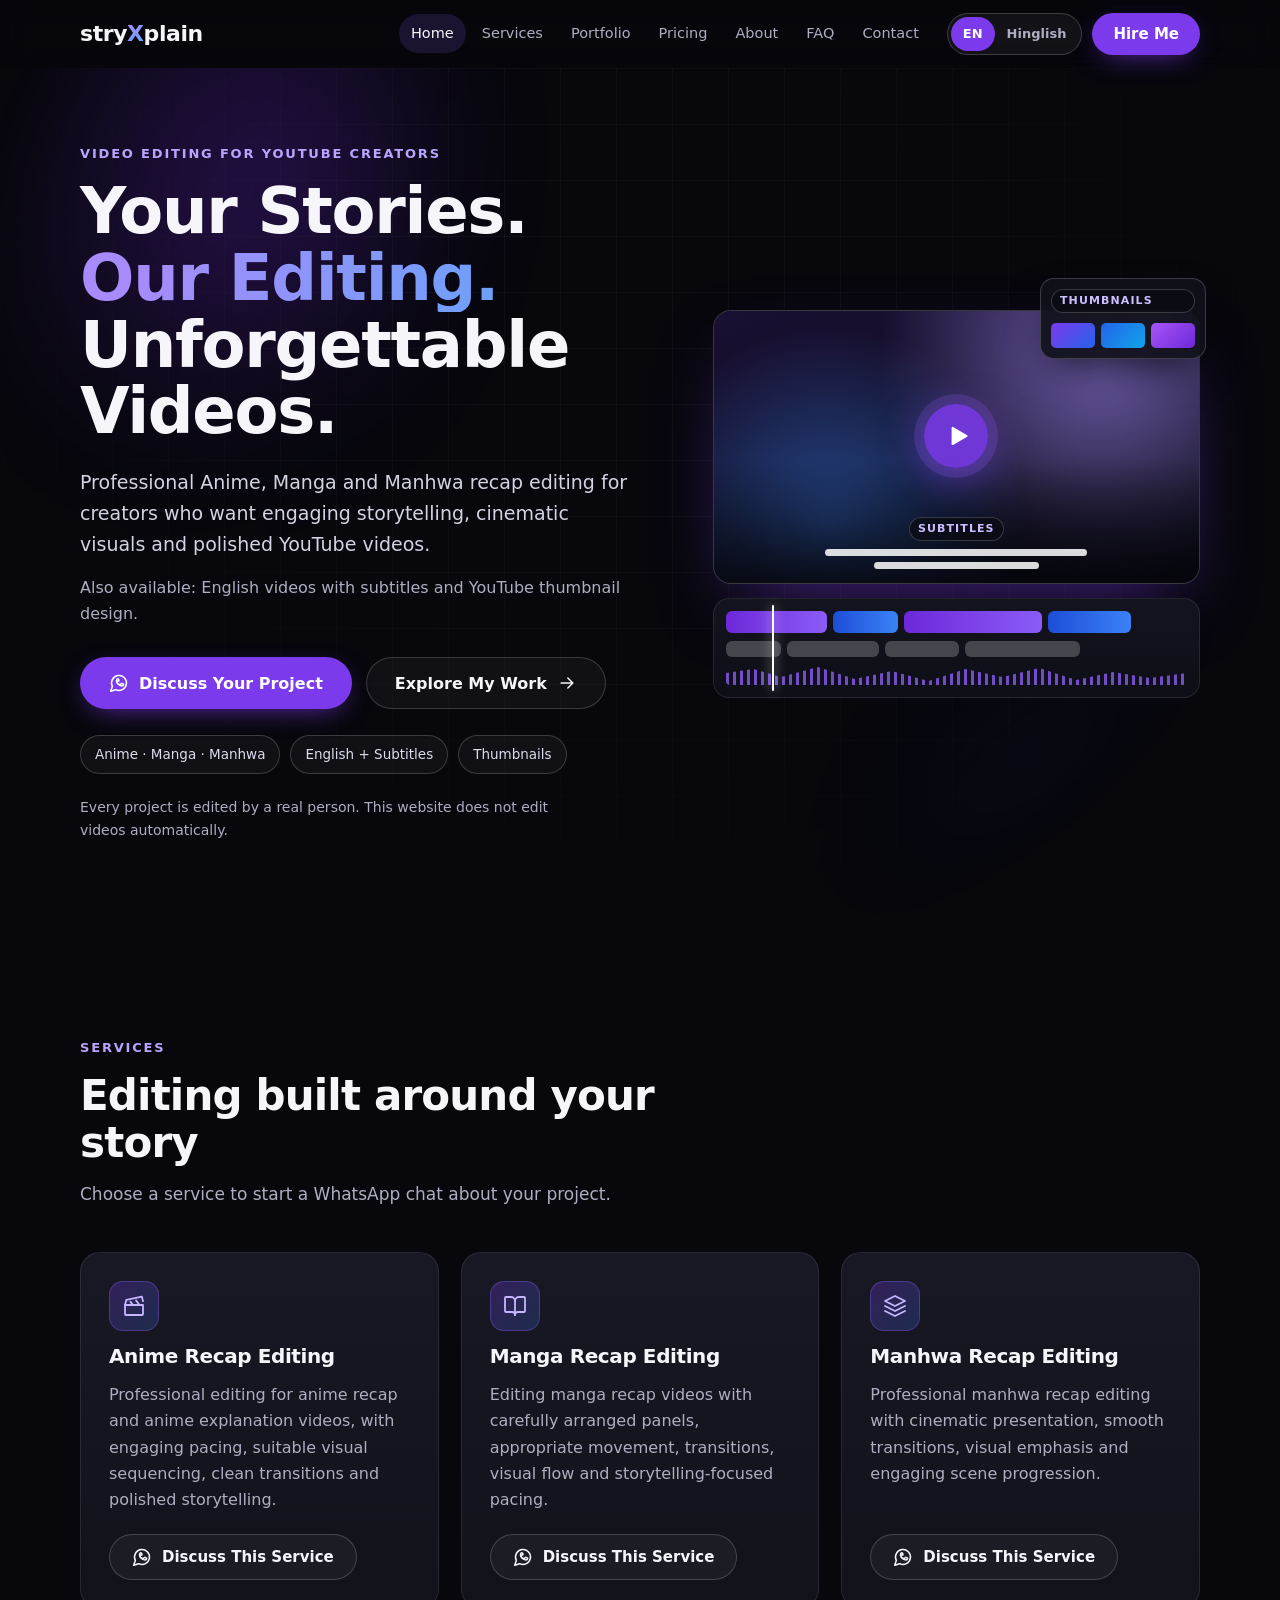
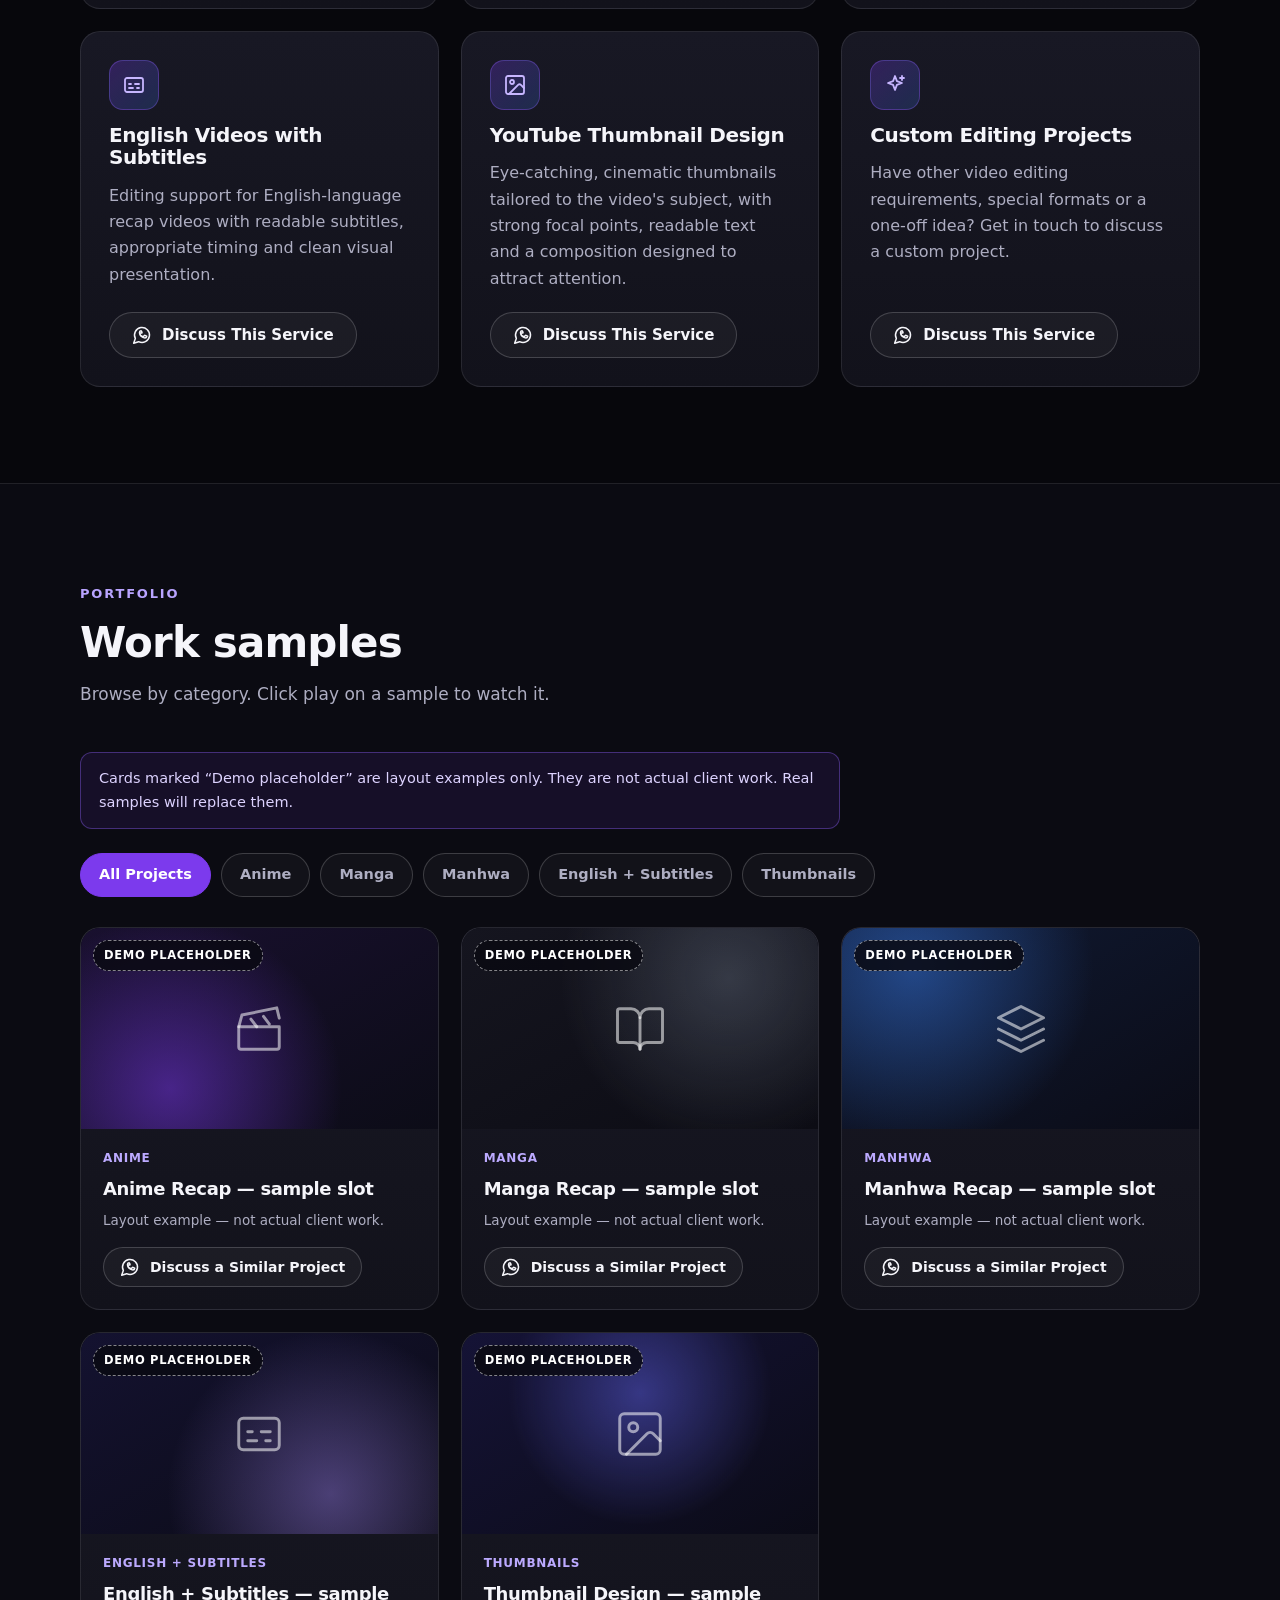
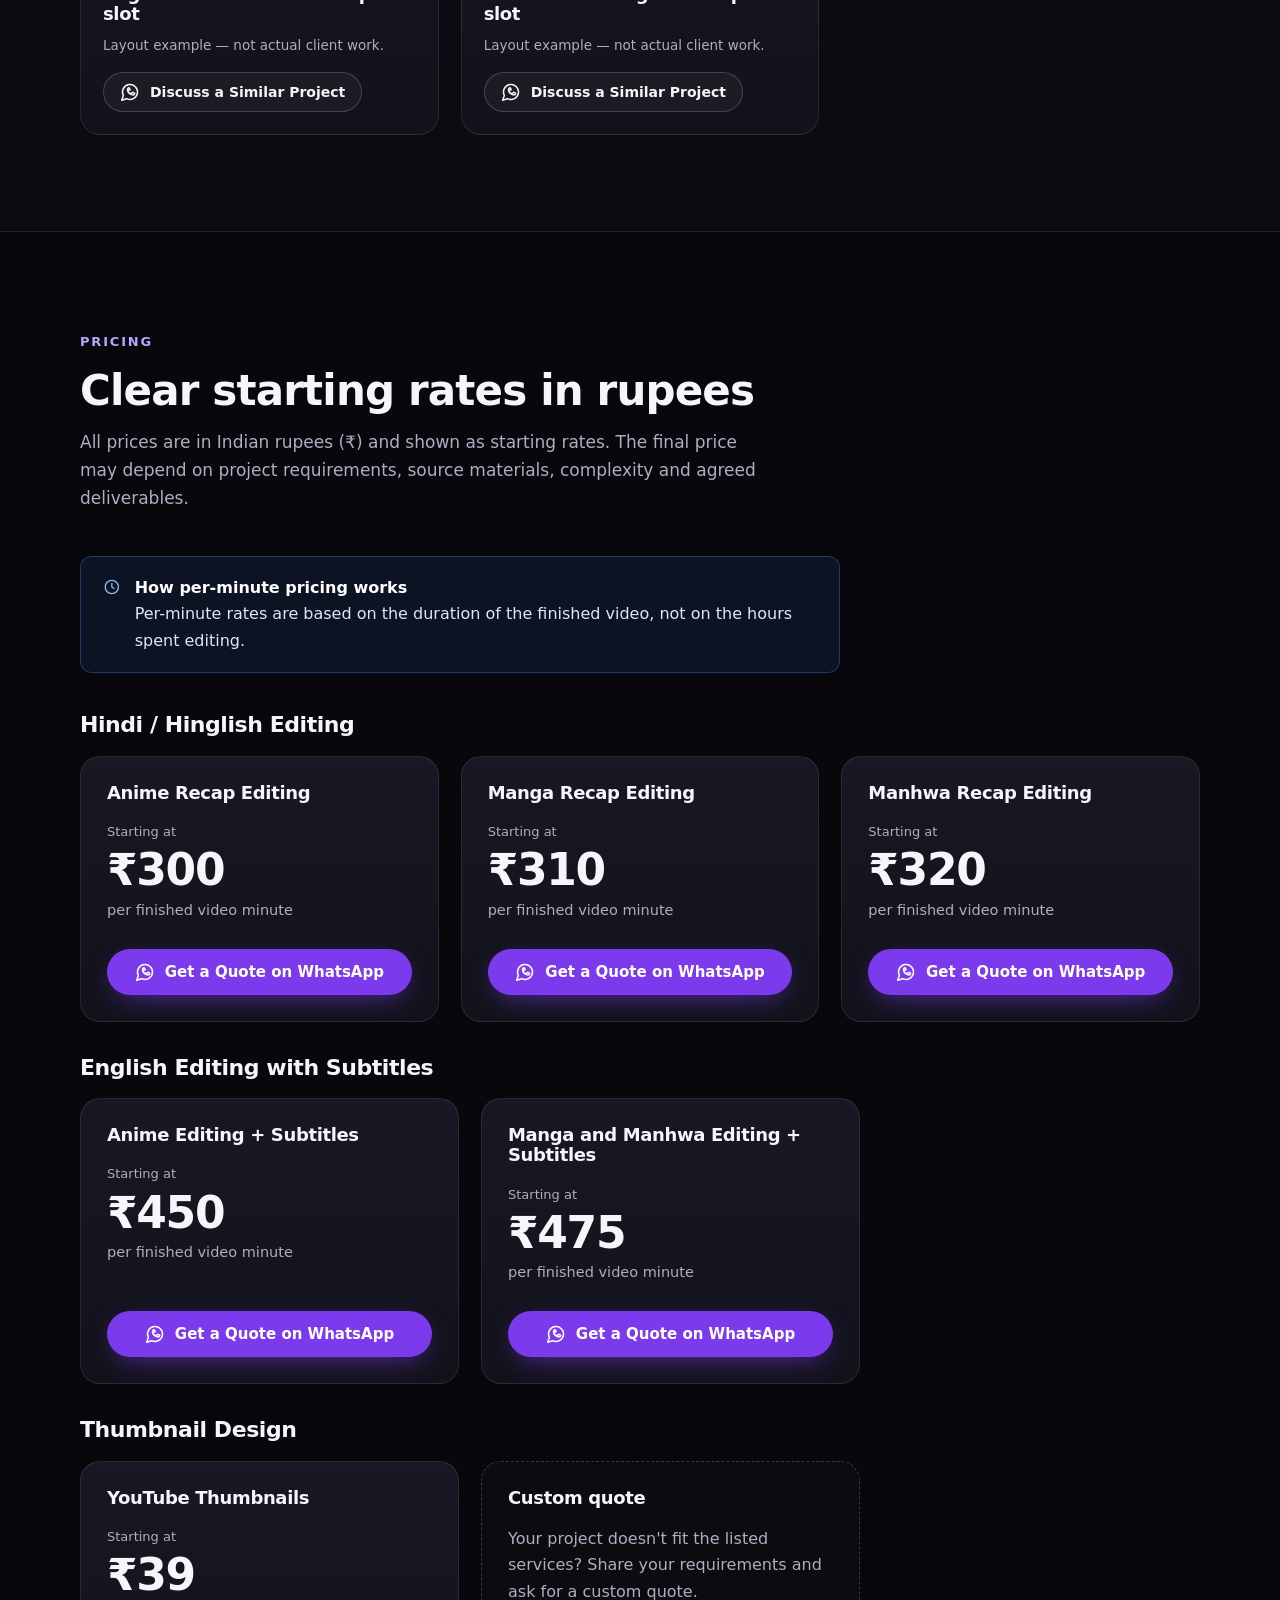
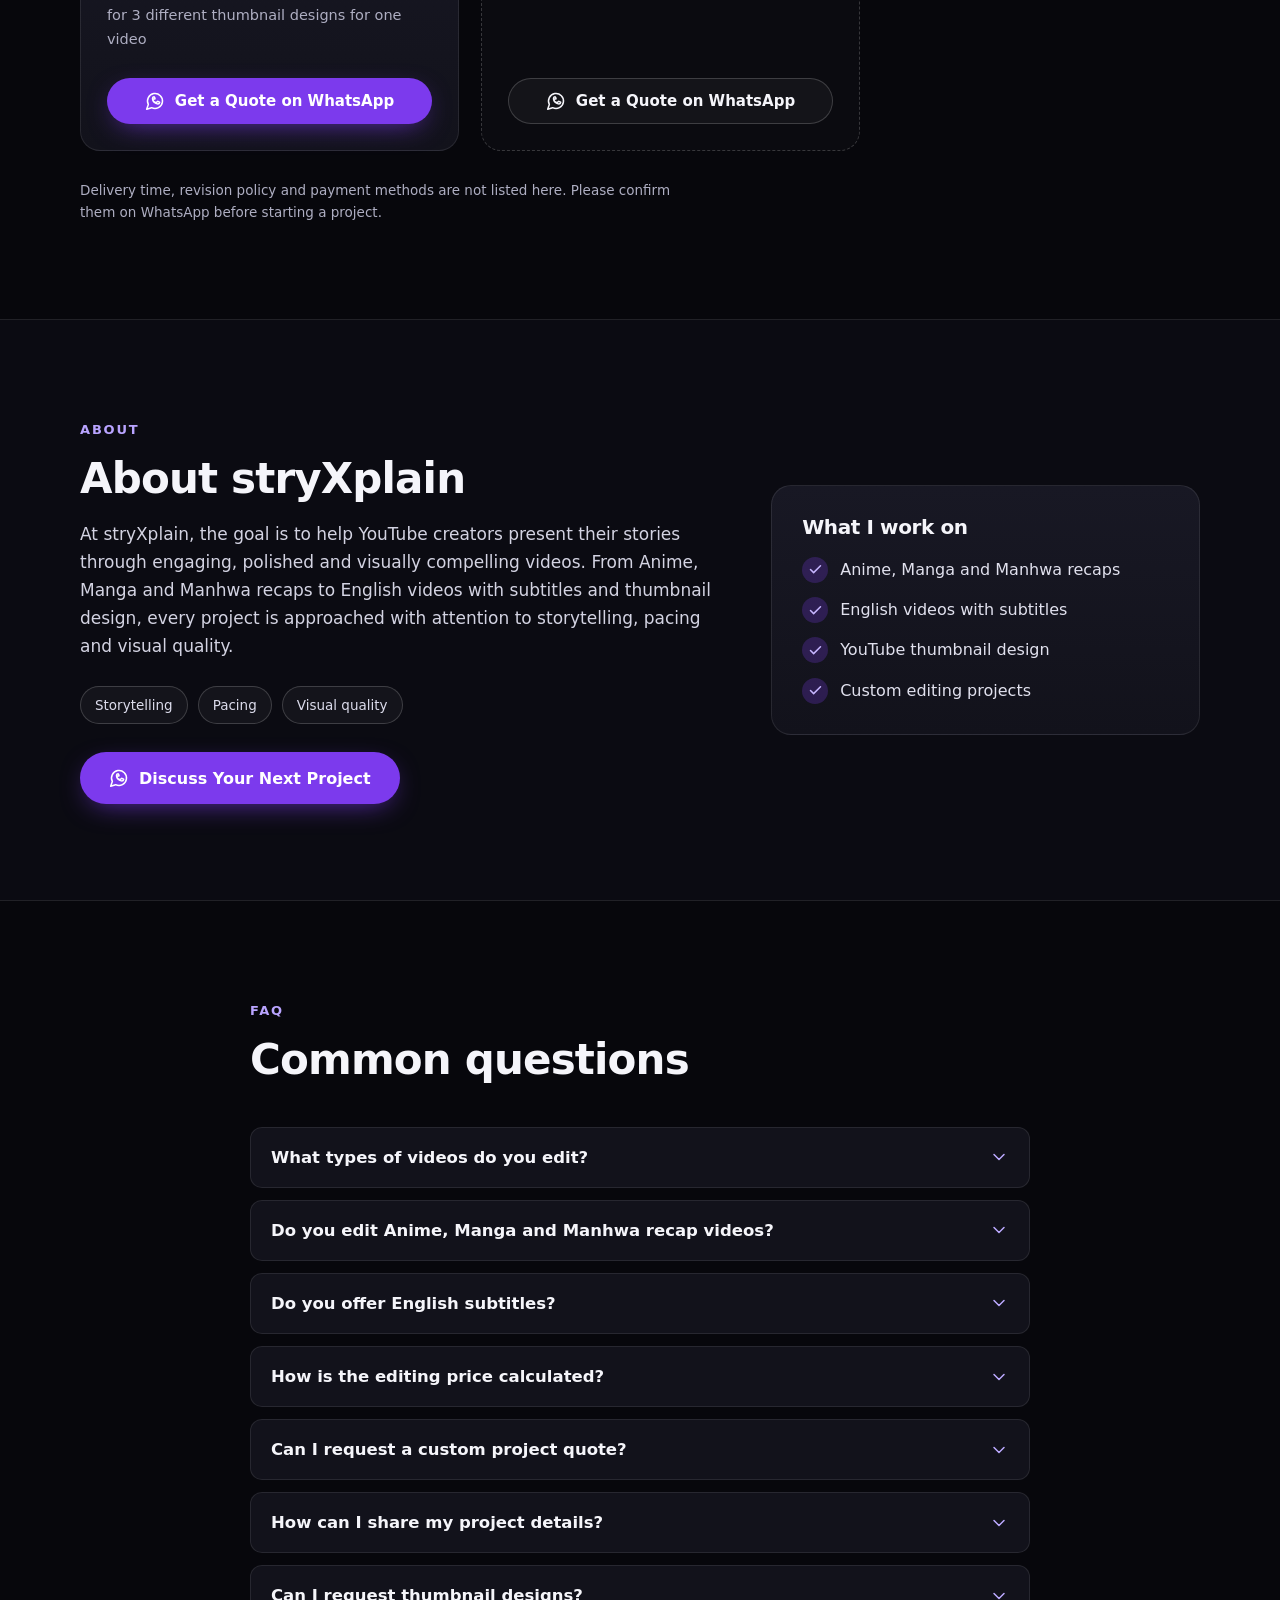
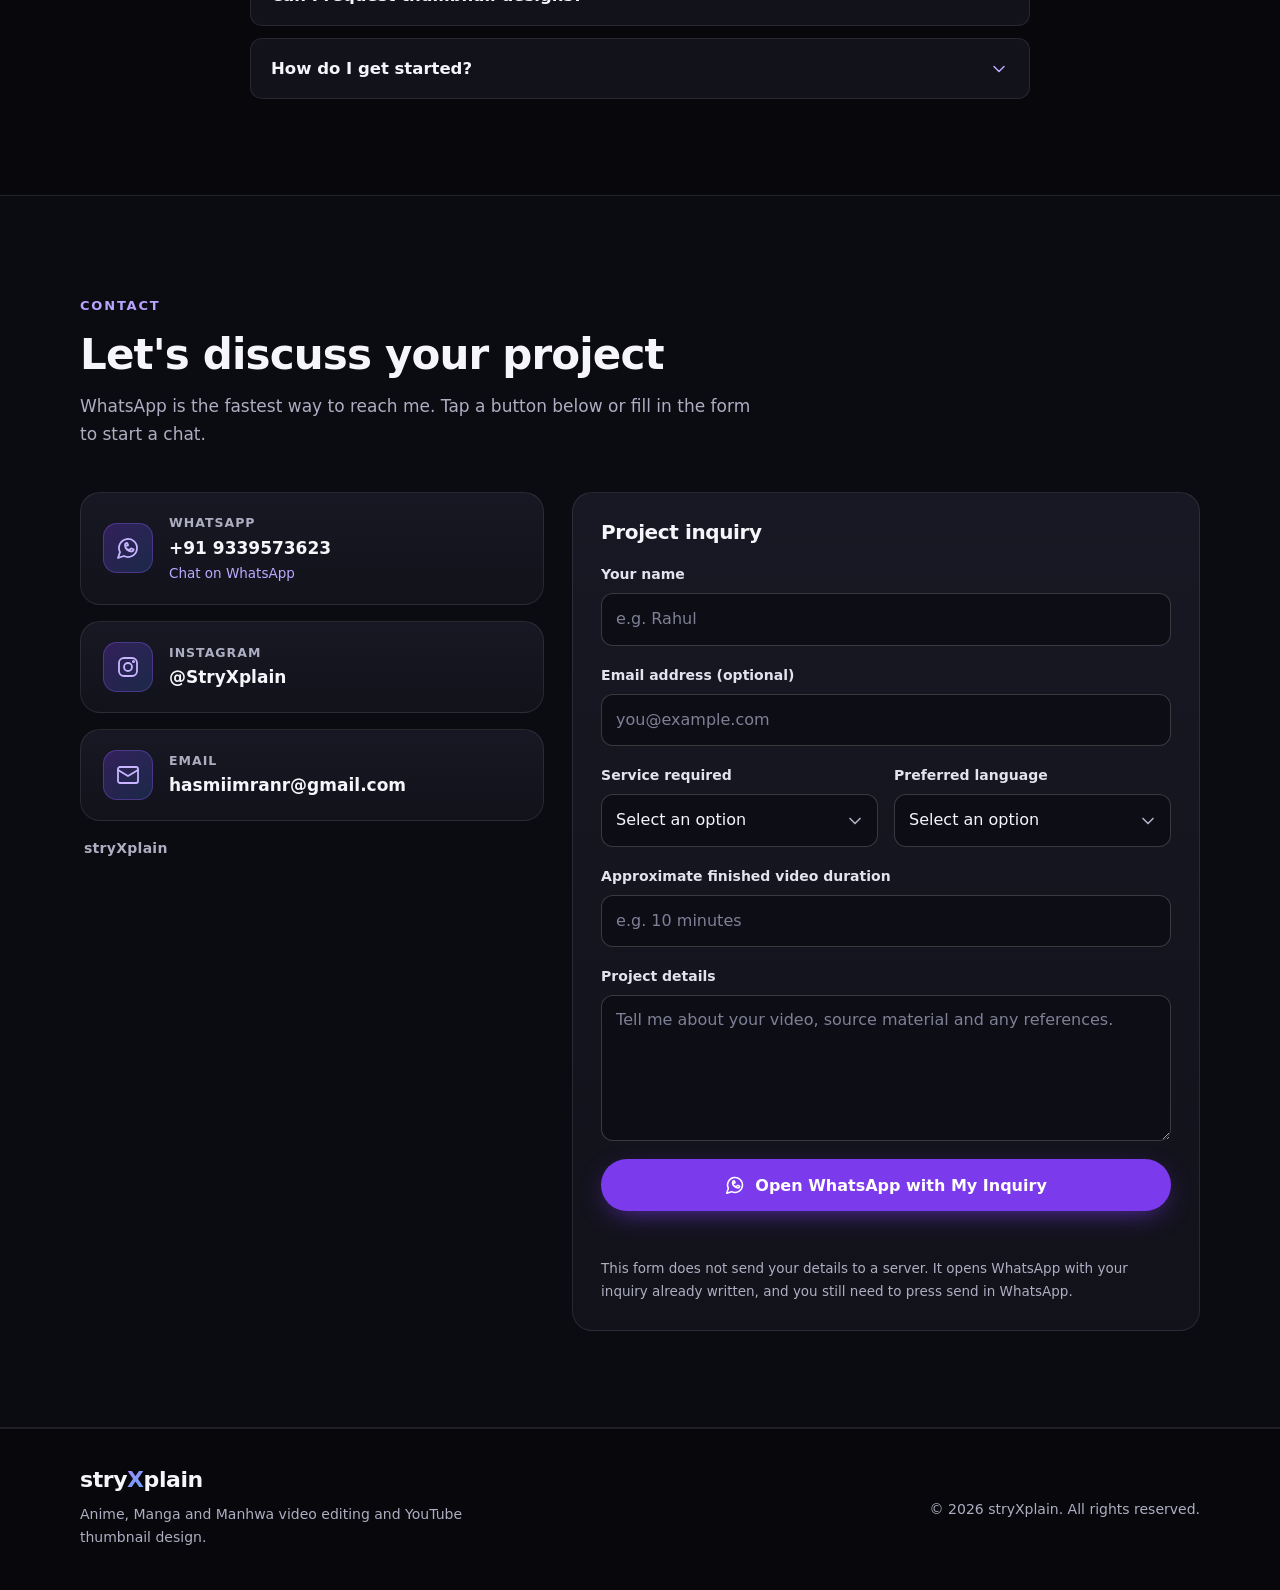
==== index.html @ b47a7ae9 "Add files via upload" ====
<!doctype html>
<html lang="en">
  <head>
    <meta charset="utf-8" />
    <meta name="viewport" content="width=device-width, initial-scale=1" />
    <meta name="theme-color" content="#07070c" />

    <!-- ===== SEO (edit after you deploy) ===== -->
    <title>stryXplain | Anime, Manga &amp; Manhwa Video Editing Services</title>
    <meta
      name="description"
      content="Professional Anime, Manga and Manhwa recap editing, English videos with subtitles, YouTube thumbnail design and custom video editing services."
    />
    <!-- TODO: replace with your real website address once it is live, e.g. https://yourname.github.io/stryxplain/ -->
    <link rel="canonical" href="https://YOUR-USERNAME.github.io/YOUR-REPO/" />

    <!-- Open Graph / social sharing (image + URL are placeholders until you deploy) -->
    <meta property="og:type" content="website" />
    <meta property="og:site_name" content="stryXplain" />
    <meta property="og:title" content="stryXplain | Anime, Manga &amp; Manhwa Video Editing Services" />
    <meta
      property="og:description"
      content="Professional Anime, Manga and Manhwa recap editing, English videos with subtitles, YouTube thumbnail design and custom video editing services."
    />
    <!-- TODO: replace with the full public address of og-image.png after deploying -->
    <meta property="og:url" content="https://YOUR-USERNAME.github.io/YOUR-REPO/" />
    <meta property="og:image" content="https://YOUR-USERNAME.github.io/YOUR-REPO/og-image.png" />
    <meta property="og:image:alt" content="stryXplain video editing studio wordmark on a dark purple background" />
    <meta name="twitter:card" content="summary_large_image" />

    <link rel="icon" type="image/svg+xml" href="favicon.svg" />
    <link rel="stylesheet" href="styles.css" />
  </head>

  <body>
    <a class="skip-link" href="#main" data-i18n="skip">Skip to main content</a>

    <!-- ===================== HEADER / NAV ===================== -->
    <header class="site-header" id="top">
      <div class="container nav-bar">
        <a class="wordmark" href="#home" aria-label="stryXplain — home">stry<span>X</span>plain</a>

        <nav class="nav-links" id="primary-nav" aria-label="Primary navigation" data-i18n-aria="nav.primary">
          <a href="#home" data-i18n="nav.home">Home</a>
          <a href="#services" data-i18n="nav.services">Services</a>
          <a href="#portfolio" data-i18n="nav.portfolio">Portfolio</a>
          <a href="#pricing" data-i18n="nav.pricing">Pricing</a>
          <a href="#about" data-i18n="nav.about">About</a>
          <a href="#faq" data-i18n="nav.faq">FAQ</a>
          <a href="#contact" data-i18n="nav.contact">Contact</a>
          <a class="btn btn-primary nav-hire-mobile" data-wa="default" target="_blank" rel="noopener noreferrer" href="#contact">
            <span data-i18n="nav.hire">Hire Me</span>
          </a>
        </nav>

        <div class="nav-actions">
          <div class="lang-toggle" role="group" aria-label="Website language" data-i18n-aria="nav.langLabel">
            <button type="button" class="lang-btn" data-lang="en" aria-pressed="true" aria-label="English">
              <span aria-hidden="true">EN</span>
            </button>
            <button type="button" class="lang-btn" data-lang="hi" aria-pressed="false" aria-label="Hindi / Hinglish">
              <span aria-hidden="true" class="lang-full">Hinglish</span>
              <span aria-hidden="true" class="lang-short">HI</span>
            </button>
          </div>
          <a
            class="btn btn-primary nav-hire"
            data-wa="default"
            target="_blank"
            rel="noopener noreferrer"
            href="#contact"
          >
            <span data-i18n="nav.hire">Hire Me</span>
          </a>
          <a
            class="icon-btn nav-wa"
            data-wa="default"
            target="_blank"
            rel="noopener noreferrer"
            href="#contact"
            aria-label="Chat on WhatsApp"
            data-i18n-aria="nav.whatsapp"
            data-icon="whatsapp"
          ></a>
          <button
            type="button"
            class="icon-btn nav-burger"
            id="nav-toggle"
            aria-expanded="false"
            aria-controls="primary-nav"
            aria-label="Open menu"
            data-i18n-aria="nav.menu"
          >
            <span data-icon="menu"></span>
          </button>
        </div>
      </div>
    </header>

    <main id="main">
      <!-- ===================== HERO ===================== -->
      <section class="hero" id="home" aria-labelledby="hero-title">
        <div class="hero-bg" aria-hidden="true"><i></i><i></i></div>
        <div class="container hero-grid">
          <div class="hero-copy">
            <p class="eyebrow" data-i18n="hero.eyebrow">Video editing for YouTube creators</p>
            <h1 id="hero-title">
              <span class="h1-line" data-i18n="hero.l1">Your Stories.</span>
              <span class="h1-line grad" data-i18n="hero.l2">Our Editing.</span>
              <span class="h1-line" data-i18n="hero.l3">Unforgettable Videos.</span>
            </h1>
            <p class="lead" data-i18n="hero.text">
              Professional Anime, Manga and Manhwa recap editing for creators who want engaging storytelling, cinematic
              visuals and polished YouTube videos.
            </p>
            <p class="hero-extra" data-i18n="hero.extra">
              Also available: English videos with subtitles and YouTube thumbnail design.
            </p>
            <div class="cta-row">
              <a class="btn btn-primary btn-lg" data-wa="default" target="_blank" rel="noopener noreferrer" href="#contact">
                <span data-icon="whatsapp"></span><span data-i18n="hero.cta1">Discuss Your Project</span>
              </a>
              <a class="btn btn-ghost btn-lg" href="#portfolio">
                <span data-i18n="hero.cta2">Explore My Work</span><span data-icon="arrow-right"></span>
              </a>
            </div>
            <ul class="chip-row" aria-label="Focus areas">
              <li class="chip">Anime · Manga · Manhwa</li>
              <li class="chip" data-i18n="hero.chipEnglish">English + Subtitles</li>
              <li class="chip" data-i18n="hero.chipThumb">Thumbnails</li>
            </ul>
            <p class="hero-note" data-i18n="hero.note">
              Every project is edited by a real person. This website does not edit videos automatically.
            </p>
          </div>

          <!-- Decorative editing-suite composition (no real footage, no fake stats) -->
          <div class="hero-visual" aria-hidden="true">
            <div class="vis-card vis-thumbs">
              <span class="vis-label" data-i18n="hero.visualThumbs">Thumbnails</span>
              <div class="mini-thumbs"><b></b><b></b><b></b></div>
            </div>
            <div class="vis-screen">
              <div class="vis-scene"></div>
              <div class="vis-play"><span data-icon="play"></span></div>
              <div class="vis-subs">
                <span class="vis-label" data-i18n="hero.visualSubs">Subtitles</span>
                <i></i><i class="short"></i>
              </div>
            </div>
            <div class="vis-timeline">
              <div class="track t-video"><b style="--w:22%"></b><b style="--w:14%"></b><b style="--w:30%"></b><b style="--w:18%"></b></div>
              <div class="track t-subs"><b style="--w:12%"></b><b style="--w:20%"></b><b style="--w:16%"></b><b style="--w:25%"></b></div>
              <div class="track t-audio"><b></b></div>
              <div class="playhead"></div>
            </div>
          </div>
        </div>
      </section>

      <!-- ===================== SERVICES ===================== -->
      <section class="section" id="services" aria-labelledby="services-title">
        <div class="container">
          <header class="section-head">
            <p class="eyebrow" data-i18n="services.eyebrow">Services</p>
            <h2 id="services-title" data-i18n="services.title">Editing built around your story</h2>
            <p class="section-sub" data-i18n="services.sub">Choose a service to start a WhatsApp chat about your project.</p>
          </header>
          <div class="grid grid-3" id="services-grid"></div>
        </div>
      </section>

      <!-- ===================== PORTFOLIO ===================== -->
      <section class="section section-alt" id="portfolio" aria-labelledby="portfolio-title">
        <div class="container">
          <header class="section-head">
            <p class="eyebrow" data-i18n="portfolio.eyebrow">Portfolio</p>
            <h2 id="portfolio-title" data-i18n="portfolio.title">Work samples</h2>
            <p class="section-sub" data-i18n="portfolio.sub">Browse by category. Click play on a sample to watch it.</p>
          </header>
          <p class="notice" id="portfolio-notice" hidden data-i18n="portfolio.notice">
            Cards marked “Demo placeholder” are layout examples only. They are not actual client work. Real samples will
            replace them.
          </p>
          <div class="filters" id="portfolio-filters" role="group" aria-label="Filter projects by category" data-i18n-aria="portfolio.filterLabel"></div>
          <div class="grid grid-3" id="portfolio-grid" aria-live="polite"></div>
        </div>
      </section>

      <!-- ===================== PRICING ===================== -->
      <section class="section" id="pricing" aria-labelledby="pricing-title">
        <div class="container">
          <header class="section-head">
            <p class="eyebrow" data-i18n="pricing.eyebrow">Pricing</p>
            <h2 id="pricing-title" data-i18n="pricing.title">Clear starting rates in rupees</h2>
            <p class="section-sub" data-i18n="pricing.sub">
              All prices are in Indian rupees (₹) and shown as starting rates. The final price may depend on project
              requirements, source materials, complexity and agreed deliverables.
            </p>
          </header>
          <div class="explain">
            <span data-icon="clock-info"></span>
            <p>
              <strong data-i18n="pricing.explainTitle">How per-minute pricing works</strong><br />
              <span data-i18n="pricing.explainText">
                Per-minute rates are based on the duration of the finished video, not on the hours spent editing.
              </span>
            </p>
          </div>
          <div id="pricing-groups"></div>
          <p class="fine-print" data-i18n="pricing.note">
            Delivery time, revision policy and payment methods are not listed here. Please confirm them on WhatsApp before
            starting a project.
          </p>
        </div>
      </section>

      <!-- ===================== ABOUT ===================== -->
      <section class="section section-alt" id="about" aria-labelledby="about-title">
        <div class="container about-grid">
          <div>
            <p class="eyebrow" data-i18n="about.eyebrow">About</p>
            <h2 id="about-title" data-i18n="about.title">About stryXplain</h2>
            <p class="about-text" data-i18n="about.text">
              At stryXplain, the goal is to help YouTube creators present their stories through engaging, polished and
              visually compelling videos. From Anime, Manga and Manhwa recaps to English videos with subtitles and
              thumbnail design, every project is approached with attention to storytelling, pacing and visual quality.
            </p>
            <ul class="chip-row">
              <li class="chip" data-i18n="about.p1">Storytelling</li>
              <li class="chip" data-i18n="about.p2">Pacing</li>
              <li class="chip" data-i18n="about.p3">Visual quality</li>
            </ul>
            <a class="btn btn-primary btn-lg" data-wa="default" target="_blank" rel="noopener noreferrer" href="#contact">
              <span data-icon="whatsapp"></span><span data-i18n="about.cta">Discuss Your Next Project</span>
            </a>
          </div>
          <div class="card about-card">
            <h3 data-i18n="about.listTitle">What I work on</h3>
            <ul class="check-list">
              <li><span data-icon="check"></span><span data-i18n="about.l1">Anime, Manga and Manhwa recaps</span></li>
              <li><span data-icon="check"></span><span data-i18n="about.l2">English videos with subtitles</span></li>
              <li><span data-icon="check"></span><span data-i18n="about.l3">YouTube thumbnail design</span></li>
              <li><span data-icon="check"></span><span data-i18n="about.l4">Custom editing projects</span></li>
            </ul>
          </div>
        </div>
      </section>

      <!-- ===================== FAQ ===================== -->
      <section class="section" id="faq" aria-labelledby="faq-title">
        <div class="container narrow">
          <header class="section-head">
            <p class="eyebrow" data-i18n="faq.eyebrow">FAQ</p>
            <h2 id="faq-title" data-i18n="faq.title">Common questions</h2>
          </header>
          <div class="faq" id="faq-list"></div>
        </div>
      </section>

      <!-- ===================== CONTACT ===================== -->
      <section class="section section-alt" id="contact" aria-labelledby="contact-title">
        <div class="container">
          <header class="section-head">
            <p class="eyebrow" data-i18n="contact.eyebrow">Contact</p>
            <h2 id="contact-title" data-i18n="contact.title">Let's discuss your project</h2>
            <p class="section-sub" data-i18n="contact.sub">
              WhatsApp is the fastest way to reach me. Tap a button below or fill in the form to start a chat.
            </p>
          </header>

          <div class="contact-grid">
            <div class="contact-cards">
              <a class="card contact-card" id="contact-wa" target="_blank" rel="noopener noreferrer" href="#contact">
                <span class="icon-wrap" data-icon="whatsapp"></span>
                <span class="cc-text">
                  <span class="cc-label" data-i18n="contact.whatsapp">WhatsApp</span>
                  <span class="cc-value" id="cc-wa-value"></span>
                  <span class="cc-hint" data-i18n="contact.waCta">Chat on WhatsApp</span>
                </span>
              </a>
              <a class="card contact-card" id="contact-ig" target="_blank" rel="noopener noreferrer" href="#contact">
                <span class="icon-wrap" data-icon="instagram"></span>
                <span class="cc-text">
                  <span class="cc-label" data-i18n="contact.instagram">Instagram</span>
                  <span class="cc-value" id="cc-ig-value"></span>
                </span>
              </a>
              <a class="card contact-card" id="contact-mail" href="#contact">
                <span class="icon-wrap" data-icon="mail"></span>
                <span class="cc-text">
                  <span class="cc-label" data-i18n="contact.email">Email</span>
                  <span class="cc-value" id="cc-mail-value"></span>
                </span>
              </a>
              <p class="cc-brand">stryXplain</p>
            </div>

            <form class="card form" id="inquiry-form" novalidate aria-labelledby="form-title">
              <h3 id="form-title" data-i18n="contact.formTitle">Project inquiry</h3>

              <div class="field">
                <label for="f-name" data-i18n="contact.f.name">Your name</label>
                <input id="f-name" name="name" type="text" autocomplete="name" maxlength="80" data-i18n-placeholder="contact.ph.name" placeholder="e.g. Rahul" aria-describedby="e-name" />
                <p class="err" id="e-name" role="alert"></p>
              </div>

              <div class="field">
                <label for="f-email" data-i18n="contact.f.email">Email address (optional)</label>
                <input id="f-email" name="email" type="email" autocomplete="email" maxlength="120" data-i18n-placeholder="contact.ph.email" placeholder="you@example.com" aria-describedby="e-email" />
                <p class="err" id="e-email" role="alert"></p>
              </div>

              <div class="field-row">
                <div class="field">
                  <label for="f-service" data-i18n="contact.f.service">Service required</label>
                  <select id="f-service" name="service" aria-describedby="e-service"></select>
                  <p class="err" id="e-service" role="alert"></p>
                </div>
                <div class="field">
                  <label for="f-language" data-i18n="contact.f.language">Preferred language</label>
                  <select id="f-language" name="language" aria-describedby="e-language"></select>
                  <p class="err" id="e-language" role="alert"></p>
                </div>
              </div>

              <div class="field">
                <label for="f-duration" data-i18n="contact.f.duration">Approximate finished video duration</label>
                <input id="f-duration" name="duration" type="text" maxlength="60" data-i18n-placeholder="contact.ph.duration" placeholder="e.g. 10 minutes" aria-describedby="e-duration" />
                <p class="err" id="e-duration" role="alert"></p>
              </div>

              <div class="field">
                <label for="f-details" data-i18n="contact.f.details">Project details</label>
                <textarea id="f-details" name="details" rows="5" maxlength="1200" data-i18n-placeholder="contact.ph.details" placeholder="Tell me about your video, source material and any references." aria-describedby="e-details"></textarea>
                <p class="err" id="e-details" role="alert"></p>
              </div>

              <button type="submit" class="btn btn-primary btn-lg btn-block">
                <span data-icon="whatsapp"></span><span data-i18n="contact.submit">Open WhatsApp with My Inquiry</span>
              </button>
              <p class="fine-print" data-i18n="contact.note">
                This form does not send your details to a server. It opens WhatsApp with your inquiry already written, and
                you still need to press send in WhatsApp.
              </p>
              <p class="form-status" id="form-status" role="status" aria-live="polite" hidden>
                <span id="form-status-text"></span>
                <a id="form-status-link" target="_blank" rel="noopener noreferrer" href="#contact"></a>
              </p>
            </form>
          </div>
        </div>
      </section>
    </main>

    <!-- ===================== FOOTER ===================== -->
    <footer class="site-footer">
      <div class="container footer-grid">
        <div>
          <a class="wordmark" href="#home" aria-label="stryXplain — home">stry<span>X</span>plain</a>
          <p class="footer-tag" data-i18n="footer.tagline">Anime, Manga and Manhwa video editing and YouTube thumbnail design.</p>
        </div>
        <p class="footer-copy">© <span id="year"></span> stryXplain. <span data-i18n="footer.rights">All rights reserved.</span></p>
      </div>
      <noscript>
        <div class="container noscript-box">
          <p>JavaScript is turned off, so some sections cannot load. You can still reach me here:</p>
          <p>
            <a href="https://wa.me/919339573623">WhatsApp +91 9339573623</a> ·
            <a href="https://www.instagram.com/StryXplain/">Instagram @StryXplain</a> ·
            <a href="mailto:hasmiimranr@gmail.com">hasmiimranr@gmail.com</a>
          </p>
        </div>
      </noscript>
    </footer>

    <button type="button" class="to-top" id="to-top" aria-label="Back to top" data-i18n-aria="footer.top" hidden>
      <span data-icon="arrow-up"></span>
    </button>

    <!-- Order matters: config files first, then the app. These are plain scripts so the site also works when opened directly from a folder. -->
    <script src="config.js"></script>
    <script src="portfolio-config.js"></script>
    <script src="translations.js"></script>
    <script src="app.js"></script>
  </body>
</html>
---- styles.css ----
/* ==========================================================================
   stryXplain — STYLES
   --------------------------------------------------------------------------
   To change brand colors, edit the variables in :root below.
   ========================================================================== */

:root {
  /* Colors */
  --bg: #07070c;
  --bg-alt: #0b0b12;
  --surface: #12121b;
  --surface-2: #181824;
  --border: rgba(255, 255, 255, 0.09);
  --border-strong: rgba(255, 255, 255, 0.18);
  --text: #f5f5fa;
  --muted: #aeaec2;
  --violet: #8b5cf6;
  --purple: #7c3aed;
  --purple-hover: #6d28d9;
  --blue: #3b82f6;
  --focus: #b79cff;
  --danger: #ff8a8a;

  /* Shape + spacing */
  --radius: 20px;
  --radius-sm: 12px;
  --header-h: 68px;

  /* Type: system fonts only (fast, no external requests) */
  --font: "Inter", "Segoe UI Variable Text", "Segoe UI", system-ui, -apple-system, "Roboto", "Helvetica Neue", Arial, sans-serif;
  --font-display: "Sora", "Segoe UI Variable Display", "Segoe UI", system-ui, -apple-system, "Roboto", "Helvetica Neue", Arial, sans-serif;
}

*, *::before, *::after { box-sizing: border-box; }
html { scroll-behavior: smooth; -webkit-text-size-adjust: 100%; }
body {
  margin: 0;
  background: var(--bg);
  color: var(--text);
  font-family: var(--font);
  font-size: 16px;
  line-height: 1.65;
  -webkit-font-smoothing: antialiased;
  overflow-x: hidden;
}
img, svg, video, iframe { max-width: 100%; display: block; }
a { color: inherit; text-decoration: none; }
h1, h2, h3, h4, p, ul { margin: 0; }
ul { padding: 0; list-style: none; }
[hidden] { display: none !important; }
button, input, select, textarea { font: inherit; color: inherit; }
button { cursor: pointer; }
section[id] { scroll-margin-top: calc(var(--header-h) - 8px); }

:focus-visible { outline: 3px solid var(--focus); outline-offset: 3px; border-radius: 8px; }

.container { width: 100%; max-width: 1160px; margin: 0 auto; padding: 0 20px; }
.container.narrow { max-width: 820px; }

.skip-link {
  position: fixed; left: 12px; top: -60px; z-index: 200;
  background: #fff; color: #111; padding: 10px 16px; border-radius: 10px; font-weight: 600;
}
.skip-link:focus { top: 12px; }

/* ---------- Buttons ---------- */
.btn {
  display: inline-flex; align-items: center; justify-content: center; gap: 10px;
  min-height: 46px; padding: 11px 22px;
  border-radius: 999px; border: 1px solid transparent;
  font-weight: 600; font-size: 15px; line-height: 1.2; text-align: center;
  transition: transform .2s ease, background-color .2s ease, border-color .2s ease, box-shadow .2s ease;
}
.btn .ic { flex: none; }
.btn-primary { background: var(--purple); color: #fff; box-shadow: 0 8px 28px -10px rgba(124, 58, 237, .8); }
.btn-primary:hover { background: var(--purple-hover); transform: translateY(-2px); box-shadow: 0 12px 32px -10px rgba(139, 92, 246, .9); }
.btn-ghost { background: rgba(255, 255, 255, .04); border-color: var(--border-strong); color: var(--text); }
.btn-ghost:hover { background: rgba(139, 92, 246, .14); border-color: var(--violet); transform: translateY(-2px); }
.btn-lg { min-height: 52px; padding: 13px 28px; font-size: 16px; }
.btn-sm { min-height: 40px; padding: 8px 16px; font-size: 14px; }
.btn-block { width: 100%; }
.btn:active { transform: translateY(0); }

.icon-btn {
  display: inline-flex; align-items: center; justify-content: center;
  width: 44px; height: 44px; border-radius: 12px;
  background: rgba(255, 255, 255, .05); border: 1px solid var(--border-strong); color: var(--text);
}
.icon-btn:hover { border-color: var(--violet); background: rgba(139, 92, 246, .14); }
.icon-btn > span { display: inline-flex; }
.nav-wa { background: var(--purple); border-color: transparent; }
.nav-wa:hover { background: var(--purple-hover); }

/* ---------- Header / nav ---------- */
.site-header {
  position: sticky; top: 0; z-index: 100; height: var(--header-h);
  background: rgba(7, 7, 12, .55);
  -webkit-backdrop-filter: blur(14px); backdrop-filter: blur(14px);
  border-bottom: 1px solid transparent;
  transition: background-color .25s ease, border-color .25s ease;
}
.site-header.scrolled, body.menu-open .site-header { background: rgba(7, 7, 12, .9); border-bottom-color: var(--border); }
.nav-bar { height: 100%; display: flex; align-items: center; justify-content: space-between; gap: 16px; }

.wordmark {
  font-family: var(--font-display); font-weight: 800; font-size: 22px; letter-spacing: -.02em; line-height: 1;
  display: inline-flex; align-items: baseline;
}
.wordmark span {
  background: linear-gradient(135deg, #a78bfa, #60a5fa); -webkit-background-clip: text; background-clip: text;
  color: transparent; -webkit-text-fill-color: transparent;
}

.nav-links { display: flex; align-items: center; gap: 4px; margin-left: auto; }
.nav-links a:not(.btn) { padding: 8px 12px; border-radius: 999px; font-size: 14.5px; font-weight: 500; color: var(--muted); transition: color .2s, background-color .2s; }
.nav-links a:not(.btn):hover { color: var(--text); background: rgba(255, 255, 255, .06); }
.nav-links a.active { color: var(--text); background: rgba(139, 92, 246, .16); }
.nav-hire-mobile { display: none; }

.nav-actions { display: flex; align-items: center; gap: 10px; }
.nav-hire { min-height: 42px; padding: 9px 20px; }
.nav-wa, .nav-burger { display: none; }

.lang-toggle { display: inline-flex; padding: 3px; border-radius: 999px; background: rgba(255, 255, 255, .05); border: 1px solid var(--border-strong); }
.lang-btn { border: 0; background: transparent; border-radius: 999px; padding: 6px 12px; font-size: 13px; font-weight: 600; color: var(--muted); min-height: 34px; }
.lang-btn[aria-pressed="true"] { background: var(--purple); color: #fff; }
.lang-btn:not([aria-pressed="true"]):hover { color: var(--text); }
.lang-short { display: none; }

@media (max-width: 980px) {
  .nav-burger, .nav-wa { display: inline-flex; }
  .nav-hire { display: none; }
  .nav-links {
    position: fixed; left: 0; right: 0; top: var(--header-h);
    flex-direction: column; align-items: stretch; gap: 2px;
    padding: 14px 20px 22px; margin: 0;
    background: #09090f; border-bottom: 1px solid var(--border);
    max-height: calc(100vh - var(--header-h)); overflow-y: auto;
    transform: translateY(-8px); opacity: 0; visibility: hidden; pointer-events: none;
    transition: opacity .2s ease, transform .2s ease, visibility .2s;
  }
  body.menu-open .nav-links { transform: none; opacity: 1; visibility: visible; pointer-events: auto; }
  .nav-links a:not(.btn) { padding: 14px 14px; font-size: 17px; border-radius: 12px; }
  .nav-hire-mobile { display: inline-flex; margin-top: 10px; }
}
@media (max-width: 520px) {
  .lang-full { display: none; }
  .lang-short { display: inline; }
  .lang-btn { padding: 6px 10px; }
  .nav-actions { gap: 8px; }
  .wordmark { font-size: 20px; }
}

/* ---------- Typography helpers ---------- */
.eyebrow {
  display: inline-block; font-size: 13px; font-weight: 700; letter-spacing: .14em; text-transform: uppercase;
  color: #b9a4ff; margin-bottom: 14px;
}
h1, h2, h3, h4 { font-family: var(--font-display); letter-spacing: -.02em; line-height: 1.12; }
h2 { font-size: clamp(28px, 4.2vw, 42px); font-weight: 800; }
h3 { font-size: 20px; font-weight: 700; }
.grad {
  background: linear-gradient(100deg, #a78bfa 10%, #60a5fa 90%); -webkit-background-clip: text; background-clip: text;
  color: transparent; -webkit-text-fill-color: transparent;
}

/* ---------- Sections ---------- */
.section { padding: 96px 0; position: relative; }
.section-alt { background: var(--bg-alt); border-top: 1px solid var(--border); border-bottom: 1px solid var(--border); }
.section-head { max-width: 680px; margin-bottom: 44px; }
.section-sub { color: var(--muted); font-size: 17px; margin-top: 14px; }
@media (max-width: 640px) { .section { padding: 68px 0; } .section-head { margin-bottom: 32px; } }

.grid { display: grid; gap: 22px; }
.grid-3 { grid-template-columns: repeat(3, minmax(0, 1fr)); }
@media (max-width: 1000px) { .grid-3 { grid-template-columns: repeat(2, minmax(0, 1fr)); } }
@media (max-width: 640px) { .grid-3 { grid-template-columns: minmax(0, 1fr); } }

.card {
  background: linear-gradient(180deg, var(--surface-2), var(--surface));
  border: 1px solid var(--border); border-radius: var(--radius);
  transition: transform .25s ease, border-color .25s ease, box-shadow .25s ease;
}

.icon-wrap {
  display: inline-flex; align-items: center; justify-content: center; width: 50px; height: 50px; border-radius: 14px;
  background: linear-gradient(135deg, rgba(124, 58, 237, .28), rgba(59, 130, 246, .2));
  border: 1px solid rgba(139, 92, 246, .35); color: #c7b6ff; flex: none;
}
.icon-wrap .ic { width: 24px; height: 24px; }

/* Scroll reveal */
.reveal { opacity: 0; transform: translateY(18px); transition: opacity .6s ease, transform .6s ease; }
.reveal.in { opacity: 1; transform: none; }

/* ---------- Hero ---------- */
.hero { position: relative; overflow: hidden; padding: 72px 0 96px; }
.hero-bg { position: absolute; inset: 0; z-index: 0; pointer-events: none;
  background:
    linear-gradient(rgba(255, 255, 255, .035) 1px, transparent 1px) 0 0 / 56px 56px,
    linear-gradient(90deg, rgba(255, 255, 255, .035) 1px, transparent 1px) 0 0 / 56px 56px;
  -webkit-mask-image: radial-gradient(ellipse at 50% 30%, #000 20%, transparent 75%);
  mask-image: radial-gradient(ellipse at 50% 30%, #000 20%, transparent 75%);
}
.hero-bg i { position: absolute; border-radius: 50%; filter: blur(90px); opacity: .55; }
.hero-bg i:nth-child(1) { width: 440px; height: 440px; background: #6d28d9; top: -140px; left: -80px; animation: drift 16s ease-in-out infinite alternate; }
.hero-bg i:nth-child(2) { width: 380px; height: 380px; background: #1d4ed8; bottom: -160px; right: -60px; opacity: .4; animation: drift 20s ease-in-out infinite alternate-reverse; }
@keyframes drift { from { transform: translate(0, 0); } to { transform: translate(40px, 30px); } }

.hero-grid { position: relative; z-index: 1; display: grid; grid-template-columns: 1.05fr .95fr; gap: 56px; align-items: center; }
.hero h1 { font-size: clamp(36px, 5.6vw, 64px); font-weight: 800; line-height: 1.04; margin-bottom: 22px; }
.h1-line { display: block; }
.lead { font-size: clamp(17px, 2vw, 19px); color: #d3d3e2; max-width: 56ch; }
.hero-extra { color: var(--muted); margin-top: 14px; max-width: 56ch; }
.cta-row { display: flex; flex-wrap: wrap; gap: 14px; margin-top: 30px; }
.chip-row { display: flex; flex-wrap: wrap; gap: 10px; margin: 26px 0 0; }
.chip { padding: 7px 14px; border-radius: 999px; border: 1px solid var(--border-strong); background: rgba(255, 255, 255, .04); font-size: 13.5px; color: #dcdcec; }
.hero-note { margin-top: 22px; font-size: 14px; color: var(--muted); max-width: 56ch; }

@media (max-width: 980px) {
  .hero { padding: 48px 0 72px; }
  .hero-grid { grid-template-columns: minmax(0, 1fr); gap: 44px; }
}
@media (max-width: 520px) {
  .cta-row .btn { width: 100%; }
}

/* Hero visual: layered editing-suite composition */
.hero-visual { position: relative; padding: 26px 0 0 18px; }
.vis-screen {
  position: relative; aspect-ratio: 16 / 9; border-radius: 18px; overflow: hidden;
  border: 1px solid var(--border-strong);
  background: #0c0c15;
  box-shadow: 0 30px 80px -30px rgba(124, 58, 237, .6), 0 0 0 1px rgba(255, 255, 255, .03) inset;
}
.vis-scene {
  position: absolute; inset: 0;
  background:
    radial-gradient(circle at 24% 78%, rgba(59, 130, 246, .5), transparent 46%),
    radial-gradient(circle at 80% 18%, rgba(167, 139, 250, .6), transparent 50%),
    linear-gradient(160deg, #1a1033, #0b0b18 70%);
}
.vis-scene::after {
  content: ""; position: absolute; left: 0; right: 0; bottom: 0; height: 46%;
  background: linear-gradient(0deg, rgba(5, 5, 10, .85), transparent);
}
.vis-play {
  position: absolute; left: 50%; top: 46%; transform: translate(-50%, -50%); width: 64px; height: 64px; border-radius: 50%;
  display: grid; place-items: center; color: #fff; background: rgba(124, 58, 237, .85);
  box-shadow: 0 0 0 10px rgba(139, 92, 246, .2), 0 10px 40px rgba(124, 58, 237, .6);
  animation: pulse 3.2s ease-in-out infinite;
}
.vis-play .ic { width: 26px; height: 26px; margin-left: 3px; }
@keyframes pulse { 0%, 100% { box-shadow: 0 0 0 8px rgba(139, 92, 246, .2), 0 10px 40px rgba(124, 58, 237, .5); } 50% { box-shadow: 0 0 0 16px rgba(139, 92, 246, .08), 0 10px 40px rgba(124, 58, 237, .6); } }
.vis-subs { position: absolute; left: 0; right: 0; bottom: 14px; display: flex; flex-direction: column; align-items: center; gap: 6px; }
.vis-subs i { display: block; height: 7px; width: 54%; border-radius: 4px; background: rgba(255, 255, 255, .85); }
.vis-subs i.short { width: 34%; }
.vis-label {
  font-size: 11px; font-weight: 700; letter-spacing: .1em; text-transform: uppercase; color: #cdbfff;
  background: rgba(10, 10, 18, .7); border: 1px solid var(--border-strong); padding: 2px 8px; border-radius: 999px; margin-bottom: 2px;
}

.vis-timeline {
  position: relative; margin-top: 14px; padding: 12px; border-radius: 16px; border: 1px solid var(--border);
  background: linear-gradient(180deg, #14141f, #0e0e17); display: grid; gap: 8px;
}
.track { display: flex; gap: 6px; height: 22px; align-items: stretch; }
.track b { flex: 0 0 var(--w, 20%); border-radius: 6px; }
.t-video b:nth-child(odd) { background: linear-gradient(90deg, #6d28d9, #8b5cf6); }
.t-video b:nth-child(even) { background: linear-gradient(90deg, #1d4ed8, #3b82f6); }
.t-subs { height: 16px; }
.t-subs b { background: rgba(255, 255, 255, .22); }
.t-audio { height: 20px; }
.t-audio b {
  flex: 1; border-radius: 4px; opacity: .8;
  background: repeating-linear-gradient(90deg, #8b5cf6 0 3px, transparent 3px 7px);
  -webkit-mask-image: linear-gradient(0deg, #000 30%, transparent), linear-gradient(90deg, #000, #000);
  clip-path: polygon(0 40%, 6% 20%, 12% 60%, 20% 10%, 28% 70%, 36% 30%, 44% 80%, 52% 20%, 60% 60%, 68% 15%, 76% 75%, 84% 35%, 92% 65%, 100% 40%, 100% 100%, 0 100%);
}
.playhead { position: absolute; top: 6px; bottom: 6px; left: 12%; width: 2px; background: #fff; border-radius: 2px; box-shadow: 0 0 12px rgba(255, 255, 255, .8); animation: scrub 9s linear infinite; }
@keyframes scrub { from { left: 4%; } to { left: 96%; } }

.vis-card {
  position: absolute; z-index: 2; background: rgba(18, 18, 28, .92); border: 1px solid var(--border-strong); border-radius: 14px; padding: 10px;
  box-shadow: 0 18px 40px -12px rgba(0, 0, 0, .7);
}
.vis-thumbs { top: -6px; right: -6px; display: grid; gap: 8px; animation: floaty 7s ease-in-out infinite; }
.mini-thumbs { display: flex; gap: 6px; }
.mini-thumbs b { width: 44px; aspect-ratio: 16 / 9; border-radius: 5px; background: linear-gradient(135deg, #7c3aed, #2563eb); }
.mini-thumbs b:nth-child(2) { background: linear-gradient(135deg, #2563eb, #0ea5e9); }
.mini-thumbs b:nth-child(3) { background: linear-gradient(135deg, #a855f7, #6d28d9); }
@keyframes floaty { 0%, 100% { transform: translateY(0); } 50% { transform: translateY(-8px); } }
@media (max-width: 520px) { .hero-visual { padding-left: 0; } .vis-thumbs { right: 0; } .mini-thumbs b { width: 36px; } }

/* ---------- Services ---------- */
.service-card { padding: 28px; display: flex; flex-direction: column; gap: 14px; }
.service-card:hover { transform: translateY(-6px); border-color: rgba(139, 92, 246, .5); box-shadow: 0 24px 50px -24px rgba(124, 58, 237, .55); }
.service-card p { color: var(--muted); flex: 1; }
.service-card .btn { align-self: flex-start; margin-top: 6px; }
.service-card.reveal.in:hover { transform: translateY(-6px); }

/* ---------- Portfolio ---------- */
.notice {
  border: 1px solid rgba(139, 92, 246, .4); background: rgba(124, 58, 237, .1); color: #ddd3ff;
  border-radius: var(--radius-sm); padding: 14px 18px; font-size: 14.5px; margin-bottom: 24px; max-width: 760px;
}
.filters { display: flex; flex-wrap: wrap; gap: 10px; margin-bottom: 30px; }
.filter-btn {
  padding: 9px 18px; min-height: 42px; border-radius: 999px; border: 1px solid var(--border-strong);
  background: rgba(255, 255, 255, .03); color: var(--muted); font-weight: 600; font-size: 14.5px;
  transition: background-color .2s, color .2s, border-color .2s;
}
.filter-btn:hover { color: var(--text); border-color: var(--violet); }
.filter-btn[aria-pressed="true"] { background: var(--purple); border-color: var(--purple); color: #fff; }

.project-card { overflow: hidden; display: flex; flex-direction: column; }
.project-card:hover { transform: translateY(-6px); border-color: rgba(139, 92, 246, .5); box-shadow: 0 24px 50px -24px rgba(124, 58, 237, .55); }
.media { position: relative; aspect-ratio: 16 / 9; background: #0b0b14; overflow: hidden; }
.media img, .media iframe, .media video { width: 100%; height: 100%; object-fit: cover; border: 0; background: #000; }
.media img { transition: transform .5s ease; }
.project-card:hover .media img { transform: scale(1.04); }
.play-btn {
  position: absolute; left: 50%; top: 50%; transform: translate(-50%, -50%); width: 60px; height: 60px; border-radius: 50%;
  border: 0; background: rgba(124, 58, 237, .92); color: #fff; display: grid; place-items: center;
  box-shadow: 0 0 0 8px rgba(139, 92, 246, .22), 0 10px 30px rgba(0, 0, 0, .5); transition: transform .2s ease, background-color .2s;
}
.play-btn:hover { background: var(--purple-hover); transform: translate(-50%, -50%) scale(1.08); }
.play-btn .ic { width: 24px; height: 24px; margin-left: 3px; }

.ph-art { position: absolute; inset: 0; display: grid; place-items: center; color: rgba(255, 255, 255, .55); }
.ph-art .ic { width: 54px; height: 54px; stroke-width: 1.3; }
.ph-anime { background: radial-gradient(circle at 25% 80%, rgba(124, 58, 237, .5), transparent 55%), linear-gradient(150deg, #19102f, #0c0c17); }
.ph-manga { background: radial-gradient(circle at 75% 25%, rgba(148, 163, 184, .28), transparent 55%), linear-gradient(150deg, #15151f, #0c0c14); }
.ph-manhwa { background: radial-gradient(circle at 20% 20%, rgba(59, 130, 246, .45), transparent 55%), linear-gradient(150deg, #101a33, #0b0c17); }
.ph-english { background: radial-gradient(circle at 70% 80%, rgba(167, 139, 250, .4), transparent 55%), linear-gradient(150deg, #141230, #0b0b16); }
.ph-thumbnails { background: radial-gradient(circle at 50% 30%, rgba(99, 102, 241, .45), transparent 58%), linear-gradient(150deg, #151336, #0b0b17); }

.badge { position: absolute; top: 12px; left: 12px; z-index: 2; font-size: 11.5px; font-weight: 700; letter-spacing: .06em; text-transform: uppercase; padding: 5px 10px; border-radius: 999px; }
.badge-demo { background: rgba(10, 10, 18, .85); border: 1px dashed rgba(255, 255, 255, .5); color: #fff; }

.project-body { padding: 20px 22px 22px; display: flex; flex-direction: column; gap: 10px; flex: 1; }
.tag { align-self: flex-start; font-size: 12px; font-weight: 700; letter-spacing: .06em; text-transform: uppercase; color: #bcaaff; }
.project-body h3 { font-size: 18px; }
.ph-note { font-size: 13.5px; color: var(--muted); }
.project-actions { display: flex; flex-wrap: wrap; align-items: center; gap: 12px 16px; margin-top: auto; padding-top: 6px; }
.link-sm { display: inline-flex; align-items: center; gap: 6px; font-size: 14px; font-weight: 600; color: #c7b6ff; }
.link-sm:hover { color: #fff; text-decoration: underline; }
.link-sm .ic { width: 16px; height: 16px; }

.empty {
  grid-column: 1 / -1; text-align: center; padding: 56px 24px; border: 1px dashed var(--border-strong); border-radius: var(--radius);
  display: flex; flex-direction: column; align-items: center; gap: 12px; background: rgba(255, 255, 255, .02);
}
.empty p { color: var(--muted); max-width: 46ch; margin-bottom: 8px; }

/* ---------- Pricing ---------- */
.explain {
  display: flex; gap: 14px; align-items: flex-start; padding: 18px 22px; border-radius: var(--radius-sm); margin-bottom: 40px; max-width: 760px;
  background: rgba(59, 130, 246, .1); border: 1px solid rgba(59, 130, 246, .35); color: #dbe7ff;
}
.explain > span { display: inline-flex; color: #8fb8ff; margin-top: 2px; }
.explain strong { color: #fff; }
.price-group { margin-top: 34px; }
.price-group:first-child { margin-top: 0; }
.price-group > h3 { margin-bottom: 18px; font-size: 22px; }
.price-grid.cols-1 { grid-template-columns: minmax(0, 1fr); max-width: 380px; }
.price-grid.cols-2 { grid-template-columns: repeat(2, minmax(0, 1fr)); max-width: 780px; }
.price-grid.cols-3 { grid-template-columns: repeat(3, minmax(0, 1fr)); }
@media (max-width: 900px) { .price-grid.cols-3 { grid-template-columns: minmax(0, 1fr); max-width: 460px; } }
@media (max-width: 640px) { .price-grid.cols-2, .price-grid.cols-3 { grid-template-columns: minmax(0, 1fr); max-width: none; } .price-grid.cols-1 { max-width: none; } }
.price-card { padding: 26px; display: flex; flex-direction: column; gap: 4px; }
.price-card:hover { transform: translateY(-5px); border-color: rgba(139, 92, 246, .5); box-shadow: 0 24px 50px -24px rgba(124, 58, 237, .55); }
.price-card h4 { font-size: 18px; margin-bottom: 14px; }
.from { font-size: 13px; color: var(--muted); }
.price .amount { font-family: var(--font-display); font-size: 44px; font-weight: 800; letter-spacing: -.03em; line-height: 1.1; }
.unit { color: var(--muted); font-size: 14.5px; margin-bottom: 22px; flex: 1; }
.price-custom { border-style: dashed; border-color: var(--border-strong); background: rgba(255, 255, 255, .02); }
.custom-text { color: var(--muted); flex: 1; margin-bottom: 22px; }
.fine-print { font-size: 13.5px; color: var(--muted); margin-top: 28px; max-width: 70ch; }

/* ---------- About ---------- */
.about-grid { display: grid; grid-template-columns: 1.2fr .8fr; gap: 48px; align-items: center; }
.about-grid h2 { margin-bottom: 18px; }
.about-text { color: #d3d3e2; font-size: 17px; max-width: 62ch; }
.about-grid .btn { margin-top: 28px; }
.about-card { padding: 30px; }
.about-card h3 { margin-bottom: 18px; }
.check-list { display: grid; gap: 14px; }
.check-list li { display: flex; gap: 12px; align-items: flex-start; color: #e1e1ee; }
.check-list li > span:first-child { flex: none; width: 26px; height: 26px; border-radius: 50%; display: grid; place-items: center; background: rgba(124, 58, 237, .25); color: #c7b6ff; }
.check-list .ic { width: 15px; height: 15px; stroke-width: 2.4; }
@media (max-width: 900px) { .about-grid { grid-template-columns: minmax(0, 1fr); gap: 32px; } }

/* ---------- FAQ ---------- */
.faq { display: grid; gap: 12px; }
.faq-item { border: 1px solid var(--border); border-radius: var(--radius-sm); background: var(--surface); transition: border-color .2s; }
.faq-item.open, .faq-item:hover { border-color: rgba(139, 92, 246, .5); }
.faq-item h3 { font-size: inherit; font-family: var(--font); letter-spacing: 0; }
.faq-q {
  width: 100%; display: flex; align-items: center; justify-content: space-between; gap: 16px; text-align: left; padding: 18px 20px;
  background: none; border: 0; font-weight: 600; font-size: 16.5px; line-height: 1.4; border-radius: var(--radius-sm);
}
.faq-q .ic { flex: none; color: #bcaaff; transition: transform .25s ease; }
.faq-item.open .faq-q .ic { transform: rotate(180deg); }
.faq-a { padding: 0 20px 20px; color: var(--muted); }

/* ---------- Contact ---------- */
.contact-grid { display: grid; grid-template-columns: .85fr 1.15fr; gap: 28px; align-items: start; }
.contact-cards { display: grid; gap: 16px; }
.contact-card { display: flex; align-items: center; gap: 16px; padding: 20px 22px; }
.contact-card:hover { transform: translateY(-3px); border-color: rgba(139, 92, 246, .55); box-shadow: 0 20px 44px -26px rgba(124, 58, 237, .6); }
.cc-text { display: flex; flex-direction: column; min-width: 0; }
.cc-label { font-size: 12.5px; font-weight: 700; letter-spacing: .08em; text-transform: uppercase; color: var(--muted); }
.cc-value { font-weight: 600; font-size: 17px; overflow-wrap: anywhere; }
.cc-hint { font-size: 13.5px; color: #bcaaff; }
.cc-brand { font-family: var(--font-display); font-weight: 800; font-size: 14px; letter-spacing: .02em; color: var(--muted); padding-left: 4px; }
@media (max-width: 900px) { .contact-grid { grid-template-columns: minmax(0, 1fr); } }

.form { padding: 28px; display: grid; gap: 18px; }
.form h3 { margin-bottom: 2px; }
.field { display: grid; gap: 7px; }
.field-row { display: grid; grid-template-columns: 1fr 1fr; gap: 16px; }
@media (max-width: 640px) { .field-row { grid-template-columns: minmax(0, 1fr); } .form { padding: 22px; } }
label { font-size: 14px; font-weight: 600; color: #e3e3f0; }
input, select, textarea {
  width: 100%; background: #0d0d16; border: 1px solid var(--border-strong); border-radius: 12px; padding: 12px 14px; min-height: 48px;
  font-size: 16px; /* 16px stops iOS/Android zoom on focus */
  transition: border-color .2s, box-shadow .2s;
}
textarea { resize: vertical; min-height: 120px; line-height: 1.5; }
input::placeholder, textarea::placeholder { color: #7f7f96; }
input:hover, select:hover, textarea:hover { border-color: rgba(139, 92, 246, .6); }
input:focus-visible, select:focus-visible, textarea:focus-visible { outline: none; border-color: var(--violet); box-shadow: 0 0 0 3px rgba(139, 92, 246, .35); }
select { appearance: none; -webkit-appearance: none; padding-right: 40px;
  background-image: url("data:image/svg+xml,%3Csvg xmlns='http://www.w3.org/2000/svg' viewBox='0 0 24 24' fill='none' stroke='%23aeaec2' stroke-width='2' stroke-linecap='round' stroke-linejoin='round'%3E%3Cpath d='m6 9 6 6 6-6'/%3E%3C/svg%3E");
  background-repeat: no-repeat; background-position: right 12px center; background-size: 20px; }
select option { background: #12121b; color: var(--text); }
[aria-invalid="true"] { border-color: var(--danger); }
.err { color: var(--danger); font-size: 13.5px; min-height: 0; }
.err:empty { display: none; }
.form-status { font-size: 14.5px; padding: 14px 16px; border-radius: 12px; border: 1px solid rgba(110, 231, 183, .4); background: rgba(16, 185, 129, .1); color: #c9f5e2; }
.form-status a { text-decoration: underline; font-weight: 600; }

/* ---------- Footer ---------- */
.site-footer { border-top: 1px solid var(--border); padding: 40px 0; }
.footer-grid { display: flex; justify-content: space-between; align-items: center; gap: 20px; flex-wrap: wrap; }
.footer-tag { color: var(--muted); font-size: 14px; margin-top: 8px; max-width: 46ch; }
.footer-copy { color: var(--muted); font-size: 14px; }
.noscript-box { padding-top: 24px; color: var(--muted); font-size: 14px; }
.noscript-box a { color: #c7b6ff; text-decoration: underline; }

.to-top {
  position: fixed; right: 18px; bottom: 18px; z-index: 90; width: 48px; height: 48px; border-radius: 50%;
  background: var(--purple); border: 0; color: #fff; display: grid; place-items: center;
  box-shadow: 0 10px 30px -8px rgba(124, 58, 237, .8); transition: transform .2s ease, background-color .2s;
}
.to-top:hover { background: var(--purple-hover); transform: translateY(-3px); }

/* ---------- Reduced motion ---------- */
@media (prefers-reduced-motion: reduce) {
  html { scroll-behavior: auto; }
  *, *::before, *::after { animation: none !important; transition-duration: .01ms !important; }
  .reveal { opacity: 1; transform: none; }
  .btn:hover, .card:hover, .play-btn:hover, .to-top:hover { transform: none !important; }
}
@media print { .reveal { opacity: 1 !important; transform: none !important; } .site-header, .to-top { display: none; } }
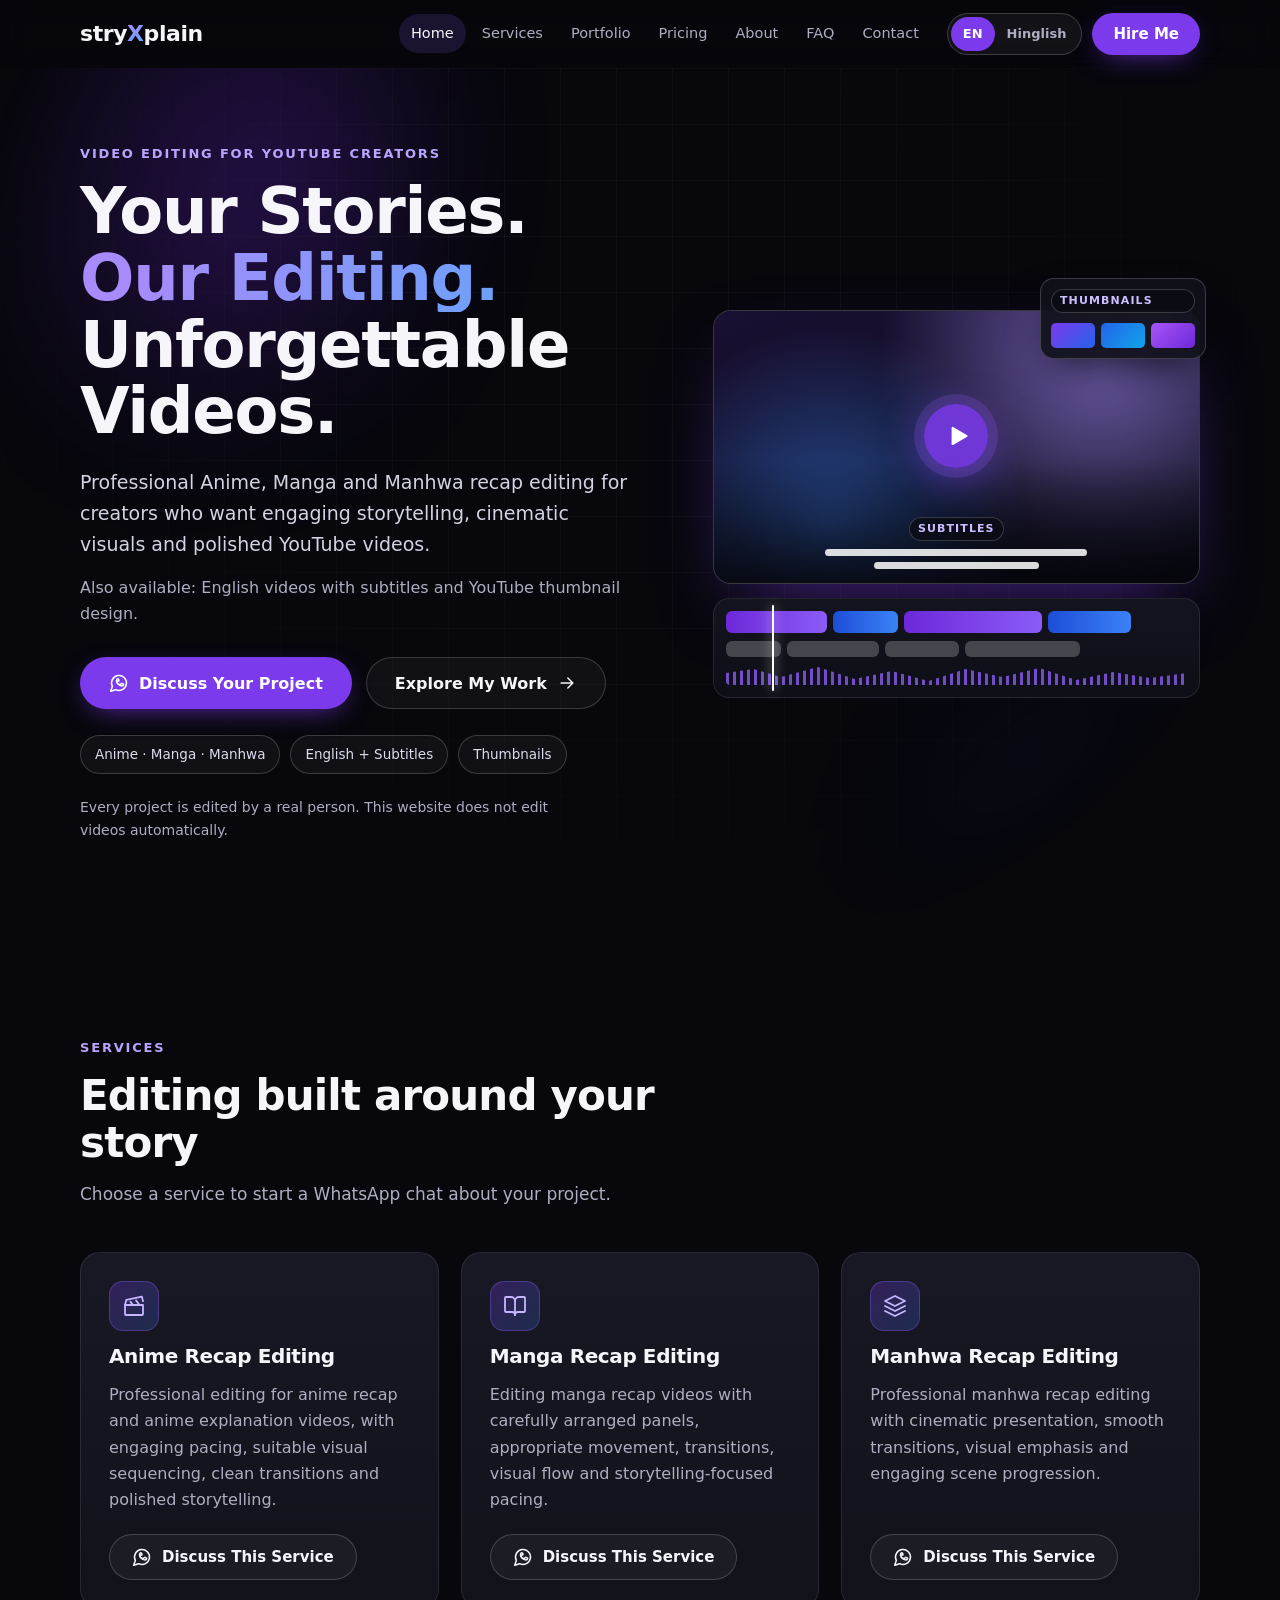
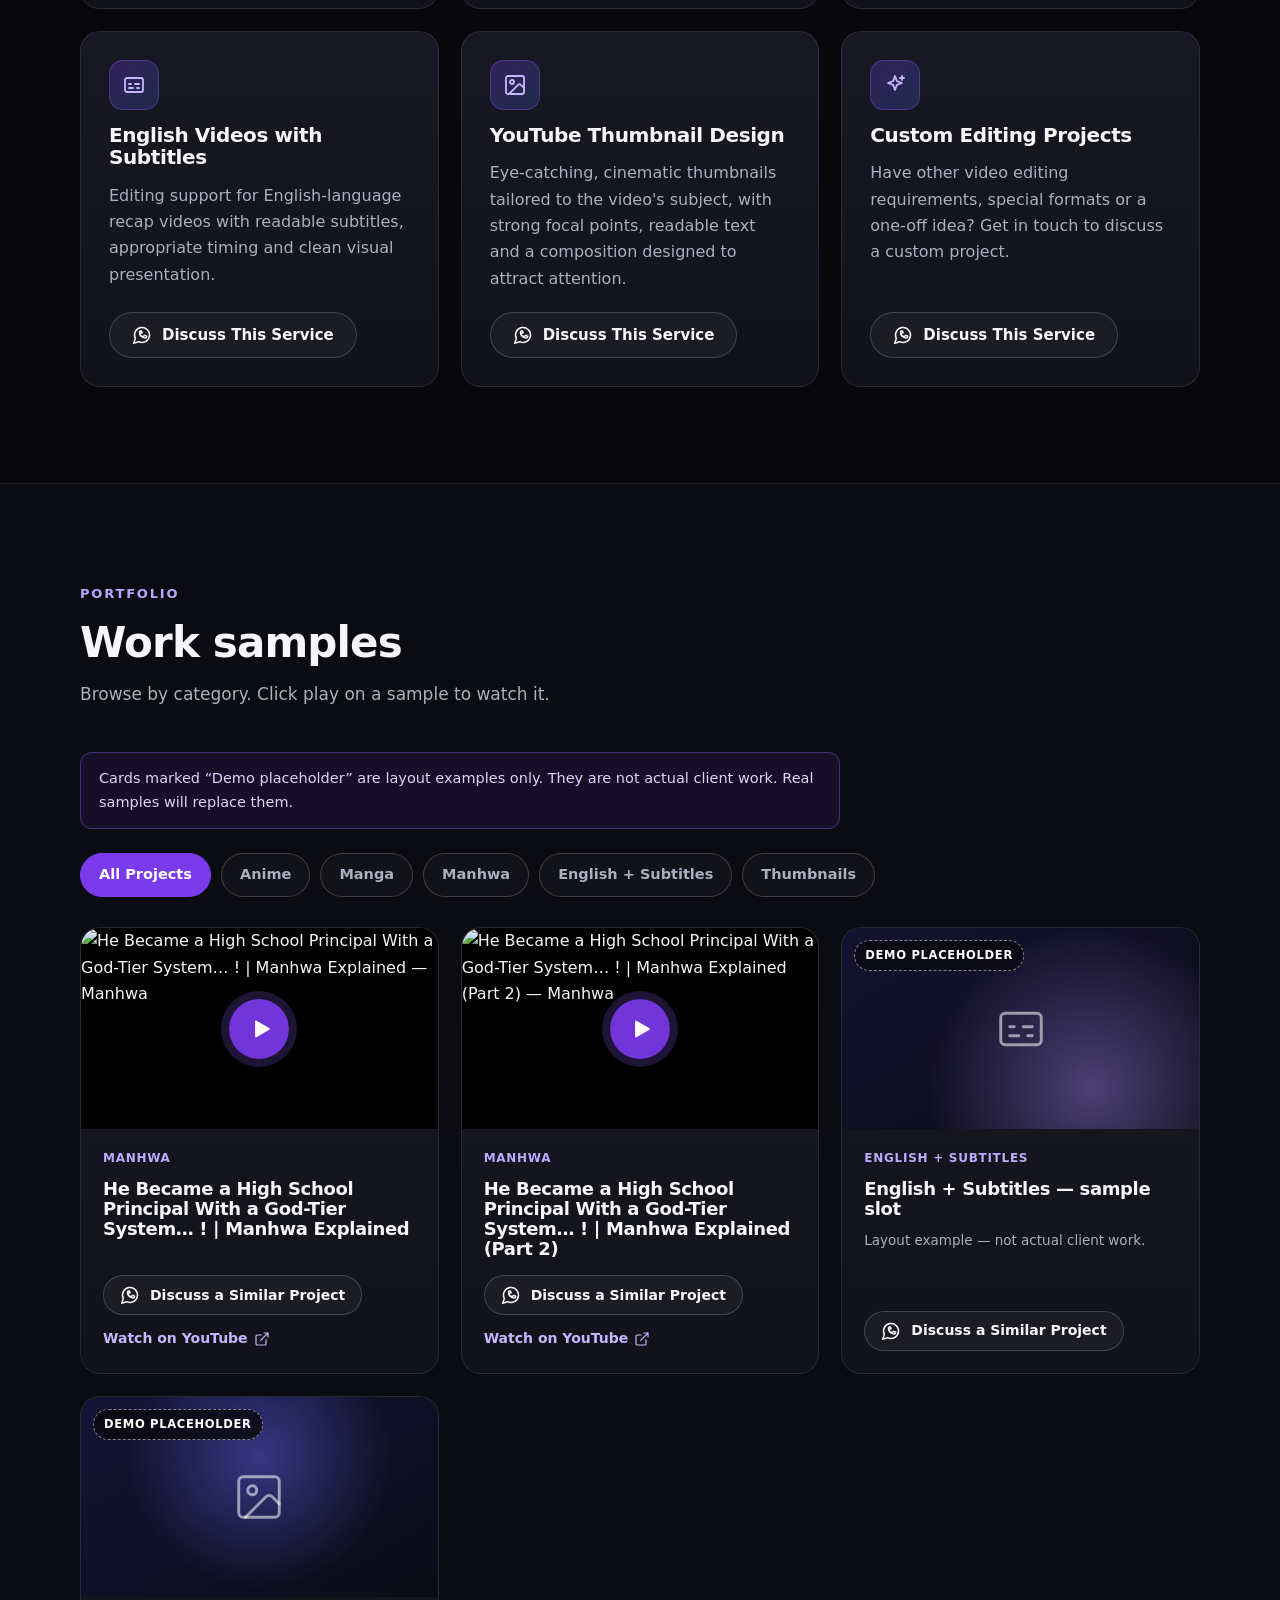
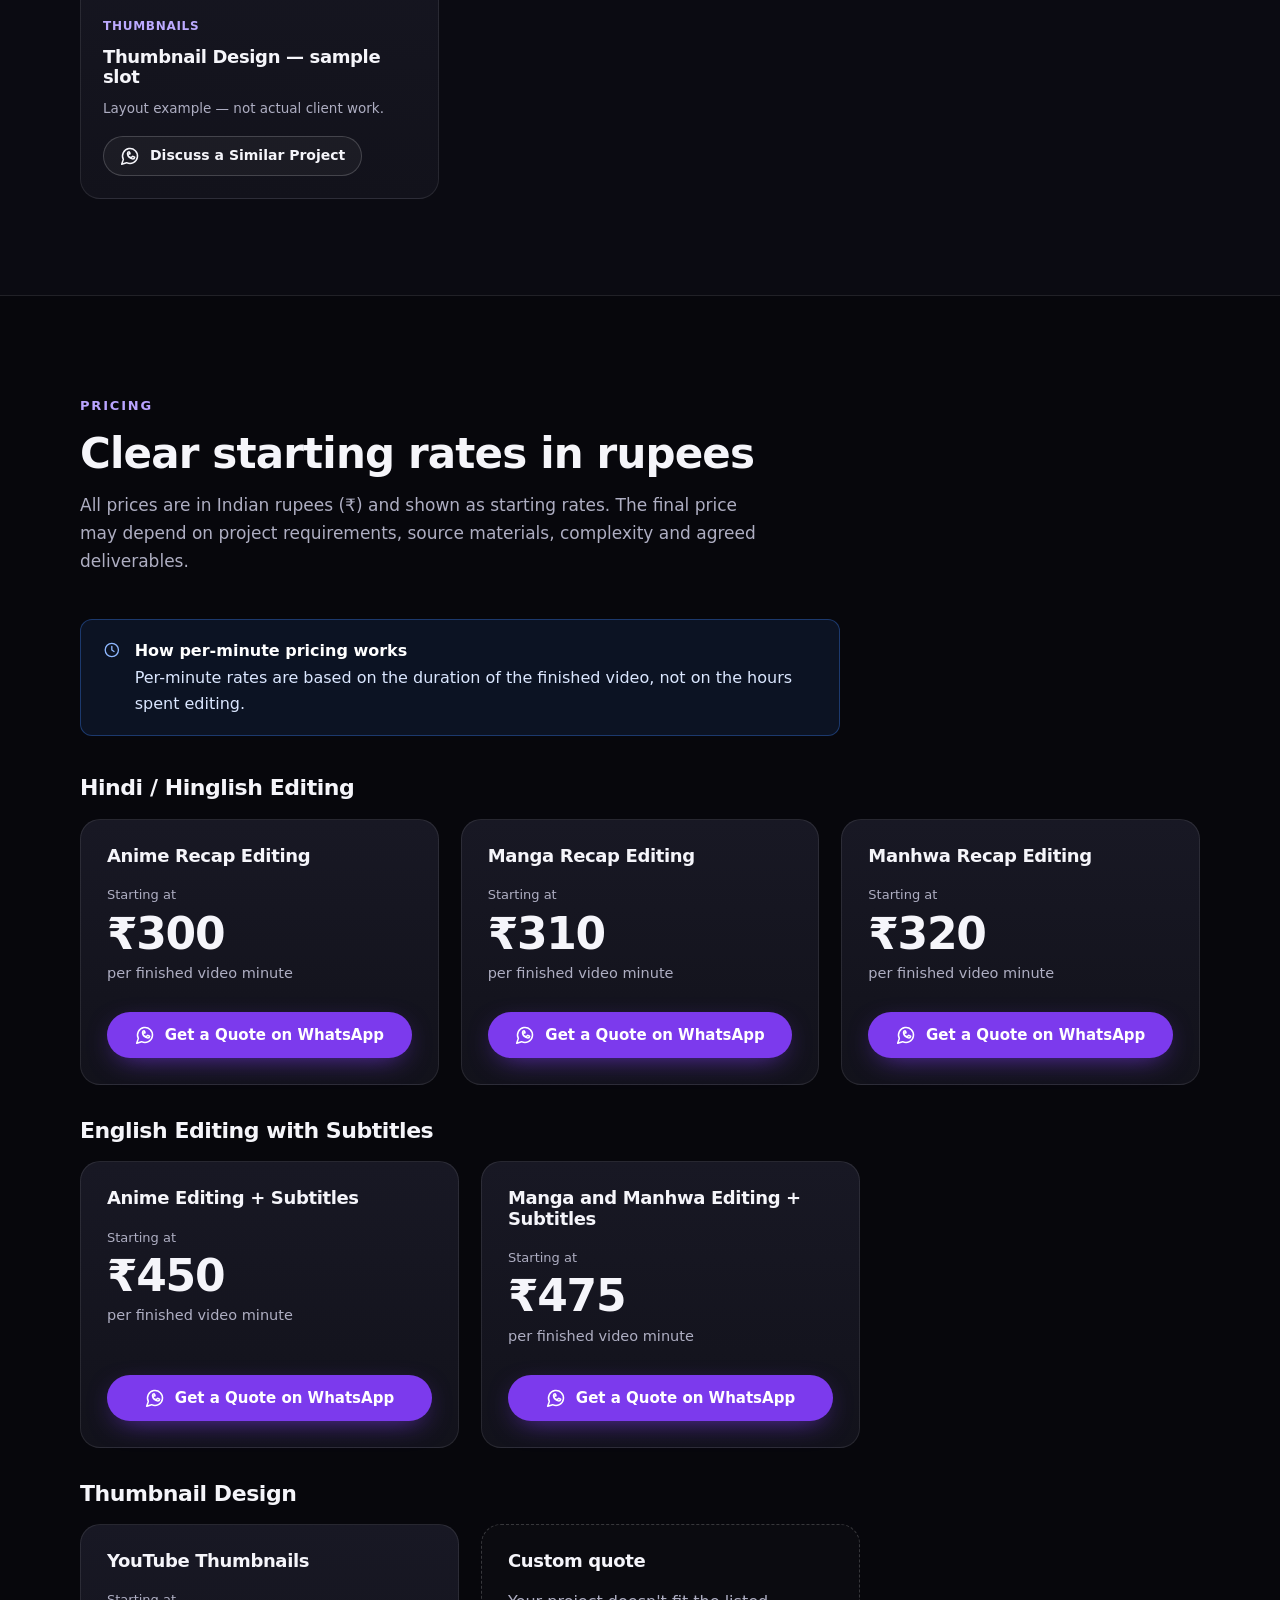
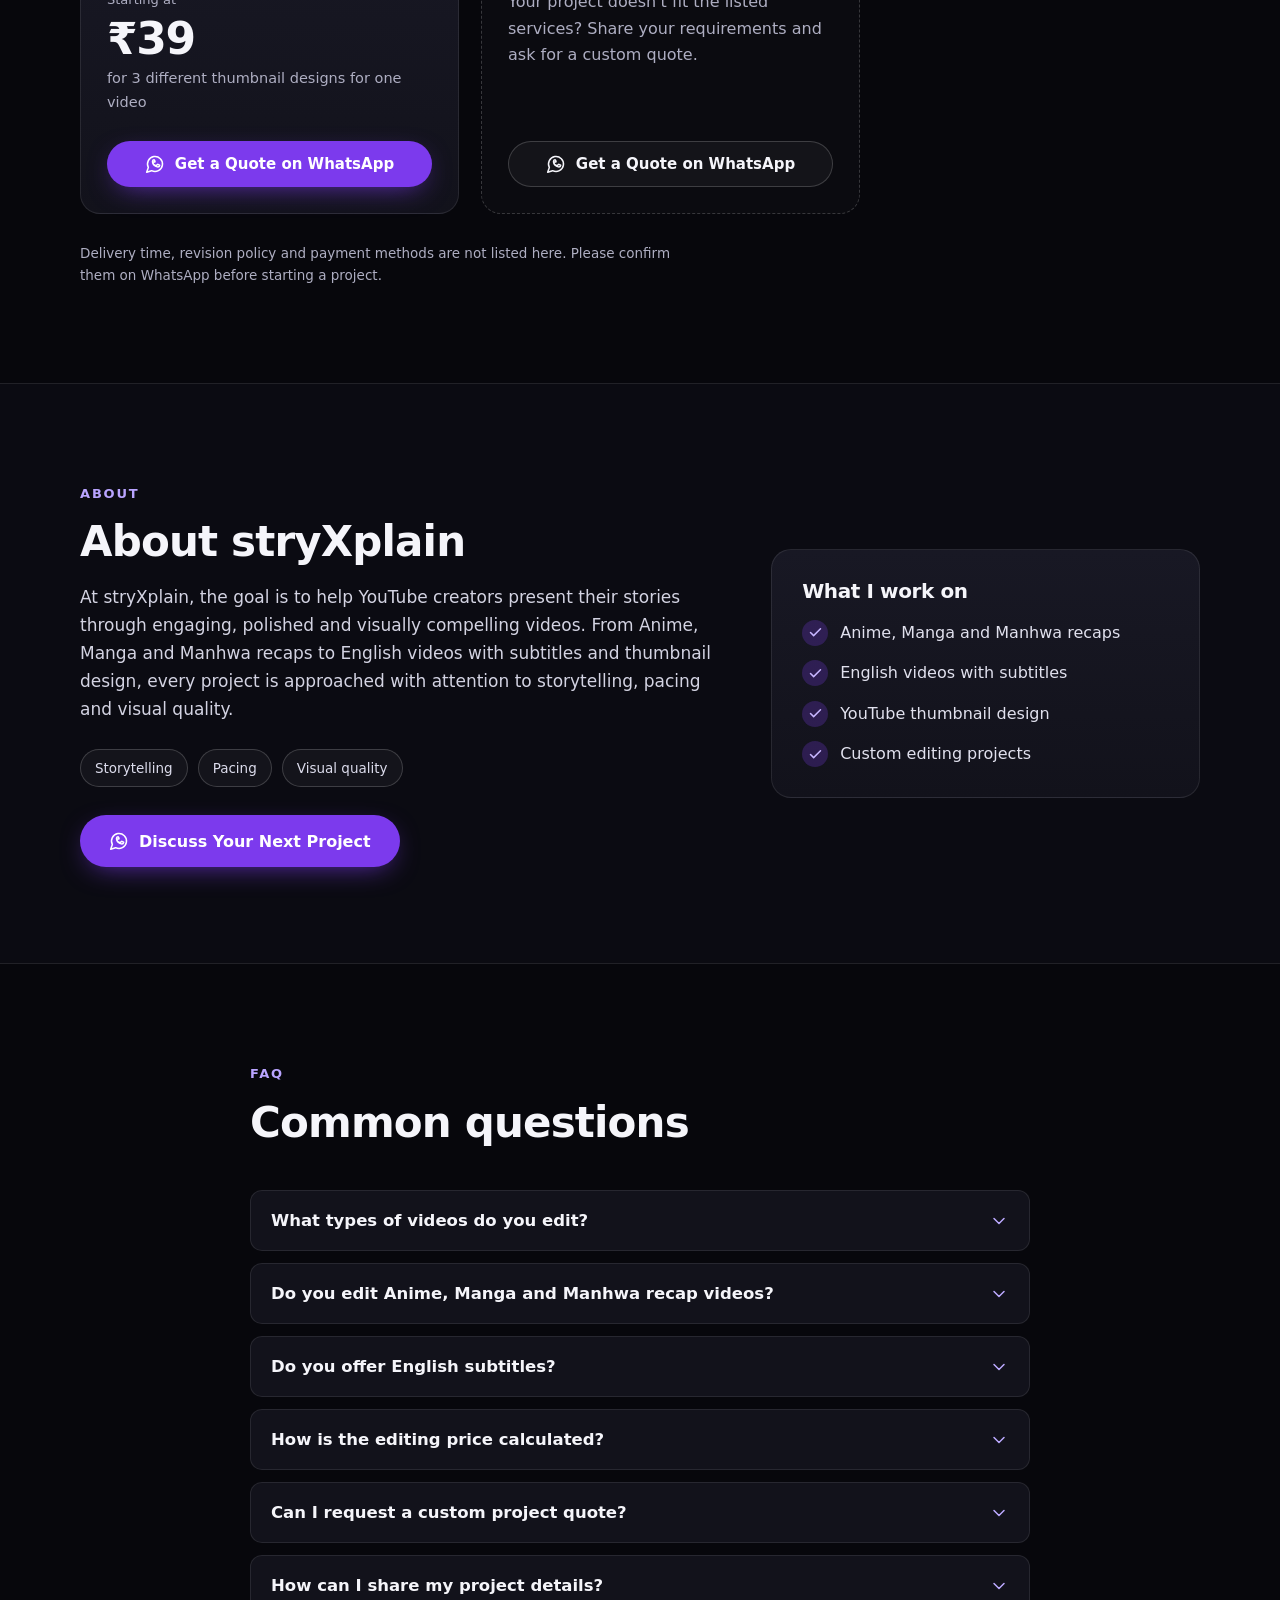
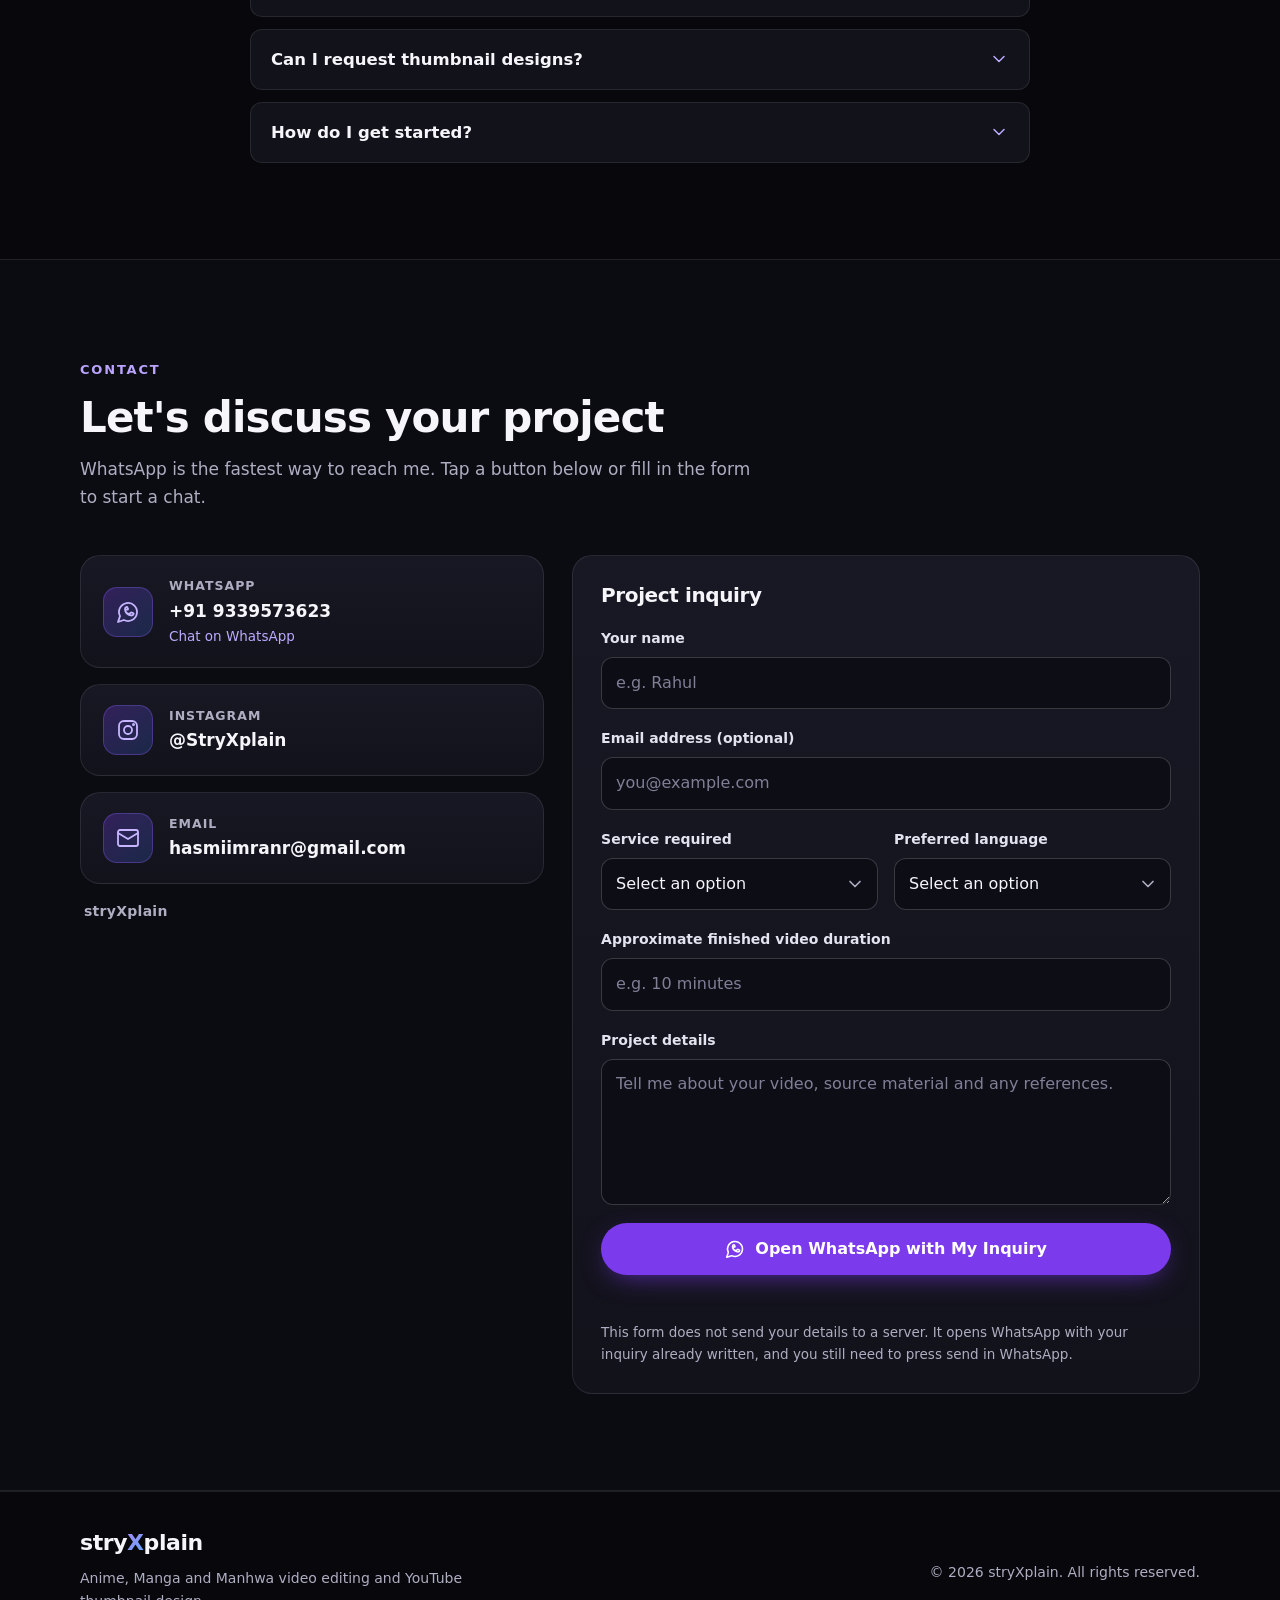
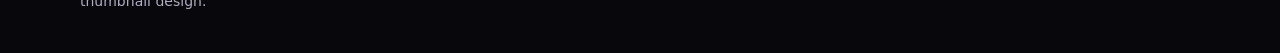
==== commit c281daa7: "Update index.html" ====
--- a/index.html
+++ b/index.html
@@ -12,7 +12,7 @@
       content="Professional Anime, Manga and Manhwa recap editing, English videos with subtitles, YouTube thumbnail design and custom video editing services."
     />
     <!-- TODO: replace with your real website address once it is live, e.g. https://yourname.github.io/stryxplain/ -->
-    <link rel="canonical" href="https://YOUR-USERNAME.github.io/YOUR-REPO/" />
+    <link rel="canonical" href="https://stryxplain.github.io/stryxplain/" />
 
     <!-- Open Graph / social sharing (image + URL are placeholders until you deploy) -->
     <meta property="og:type" content="website" />
@@ -23,8 +23,8 @@
       content="Professional Anime, Manga and Manhwa recap editing, English videos with subtitles, YouTube thumbnail design and custom video editing services."
     />
     <!-- TODO: replace with the full public address of og-image.png after deploying -->
-    <meta property="og:url" content="https://YOUR-USERNAME.github.io/YOUR-REPO/" />
-    <meta property="og:image" content="https://YOUR-USERNAME.github.io/YOUR-REPO/og-image.png" />
+    <meta property="og:url" content="https://stryxplain.github.io/stryxplain/" />
+    <meta property="og:image" content="https://stryxplain.github.io/stryxplain/og-image.png" />
     <meta property="og:image:alt" content="stryXplain video editing studio wordmark on a dark purple background" />
     <meta name="twitter:card" content="summary_large_image" />
 
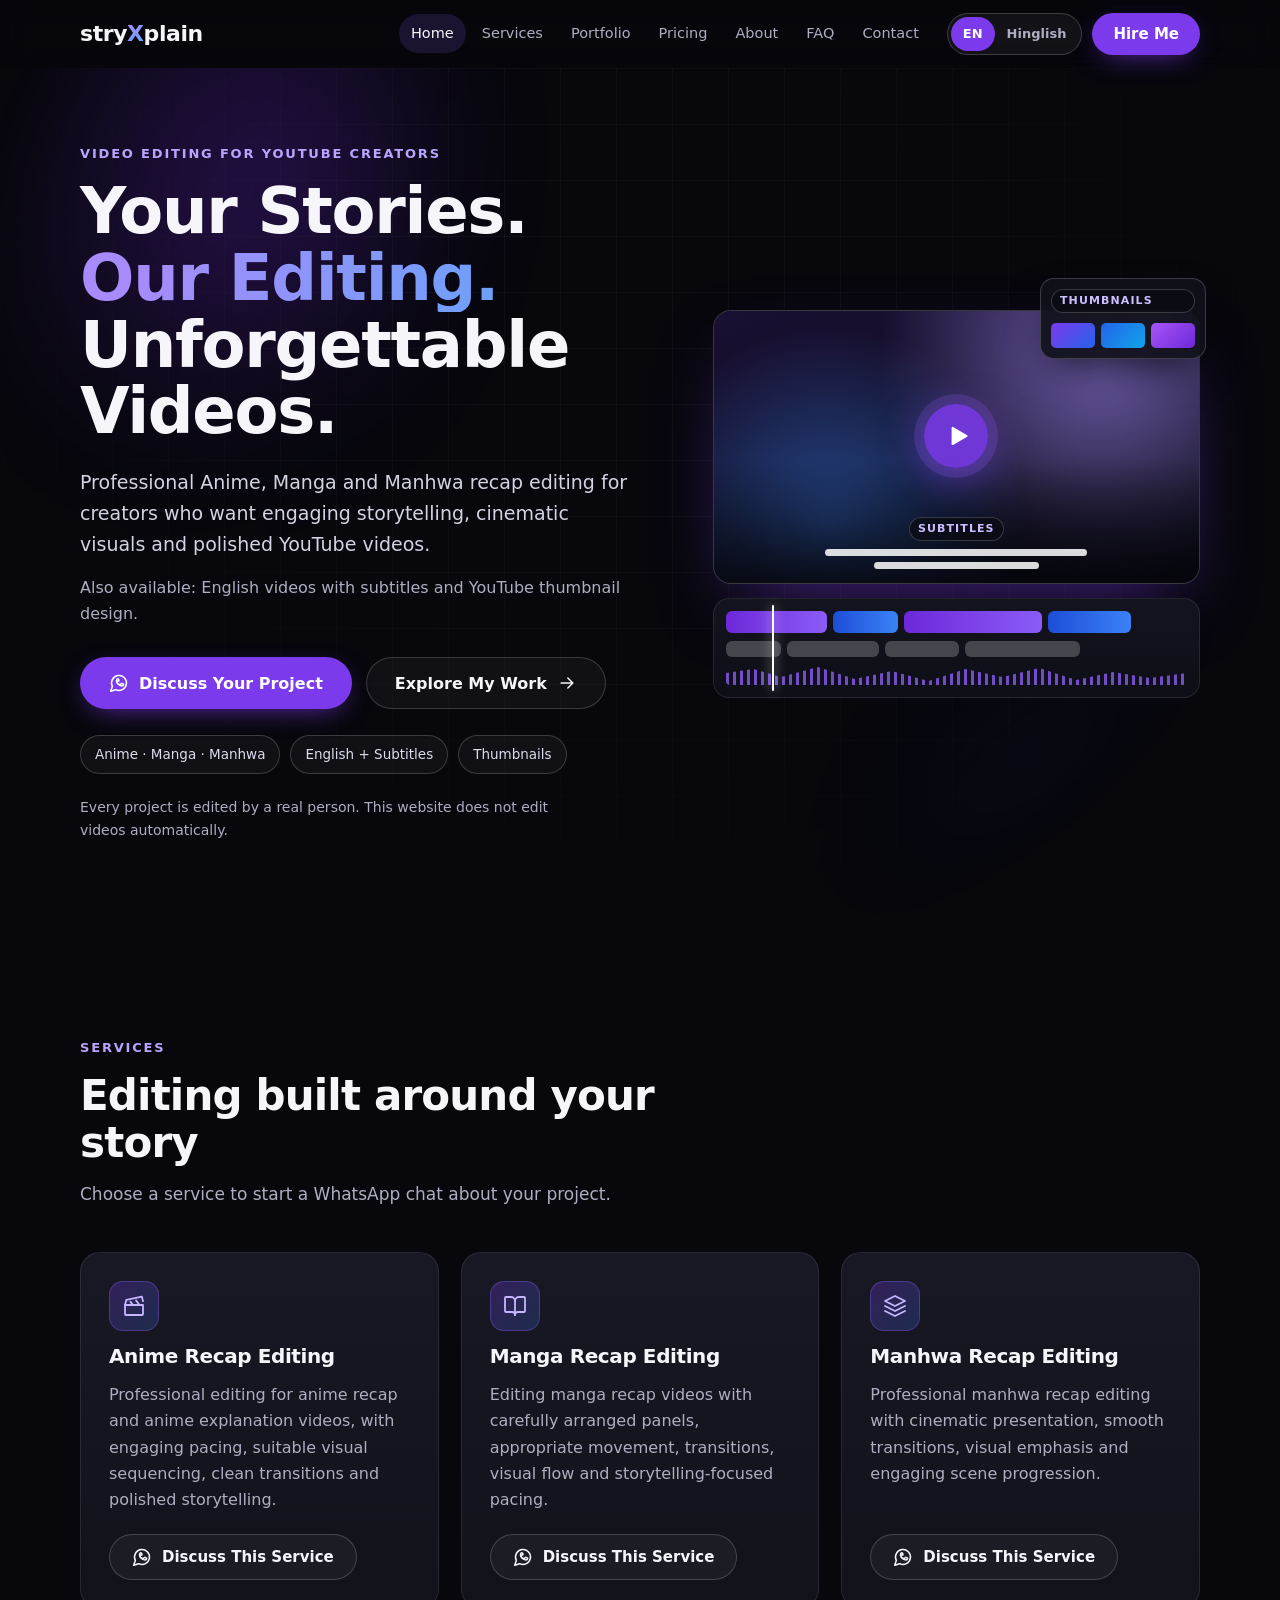
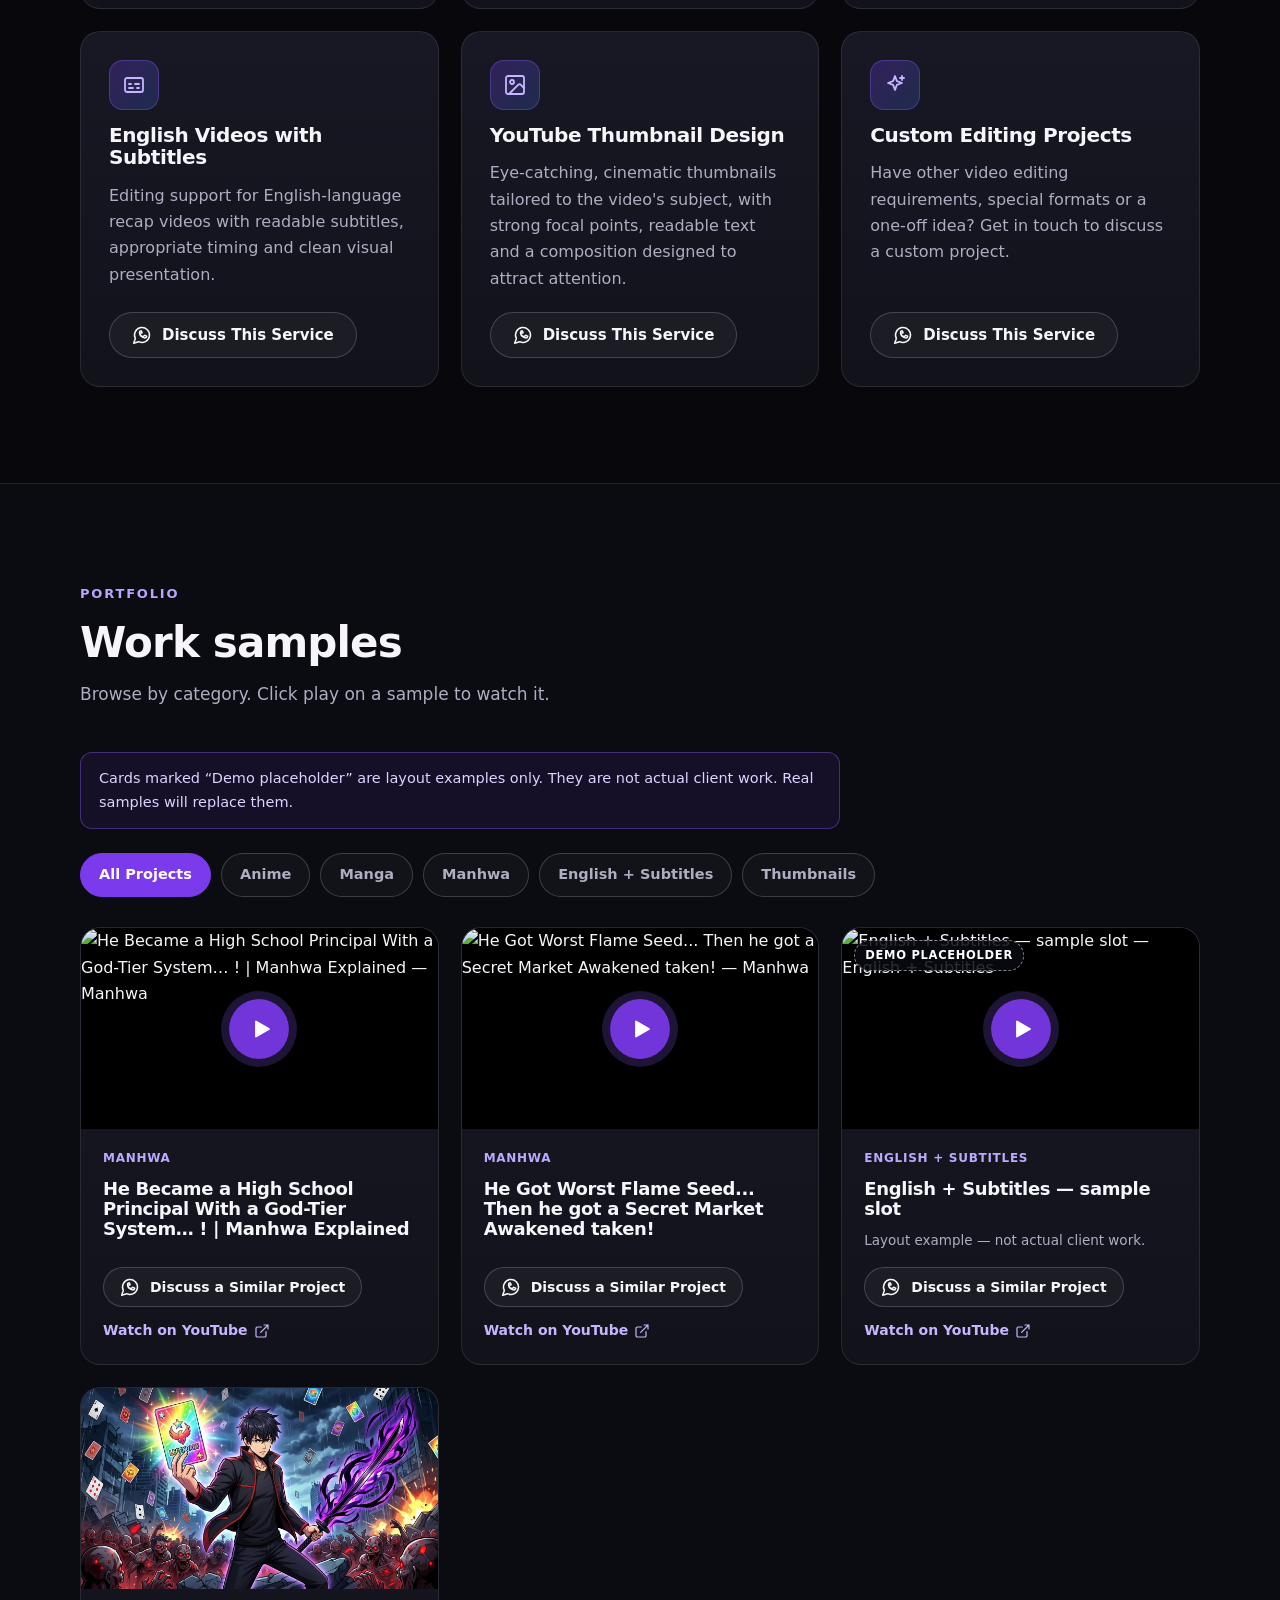
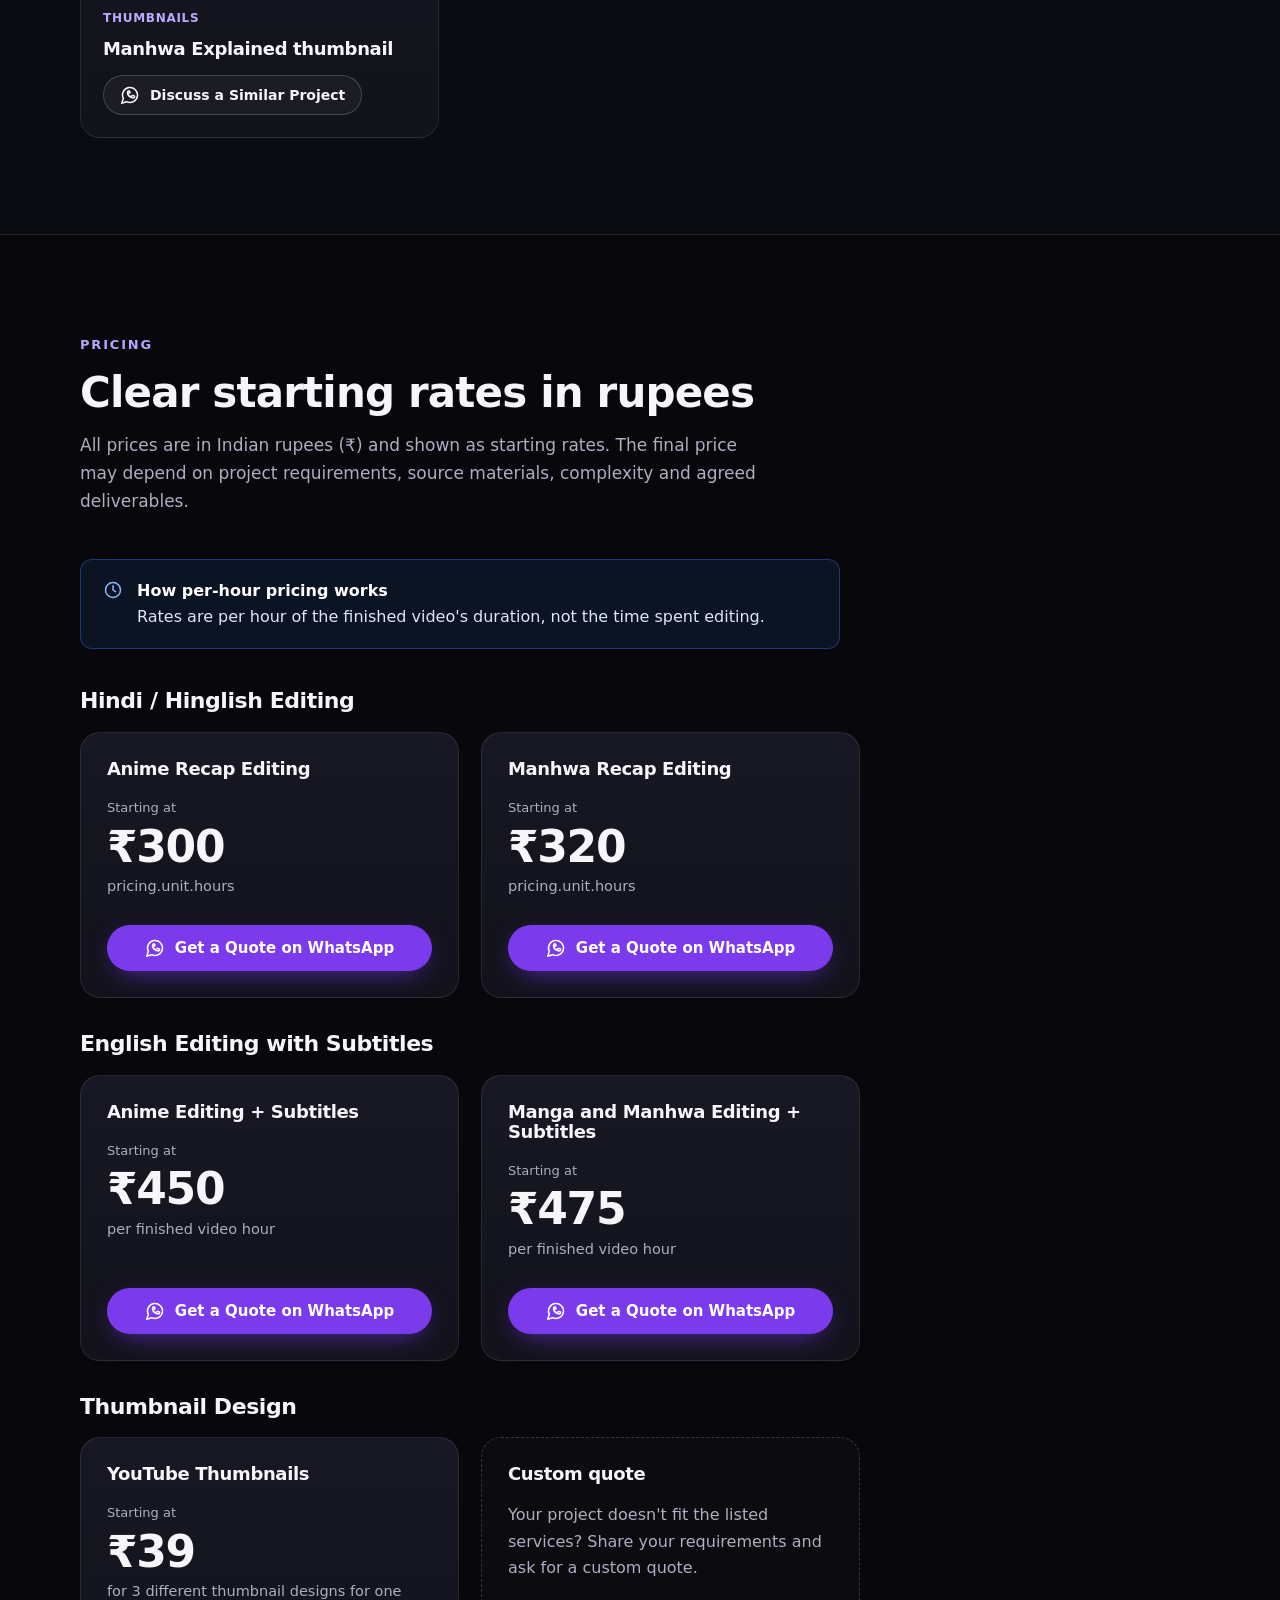
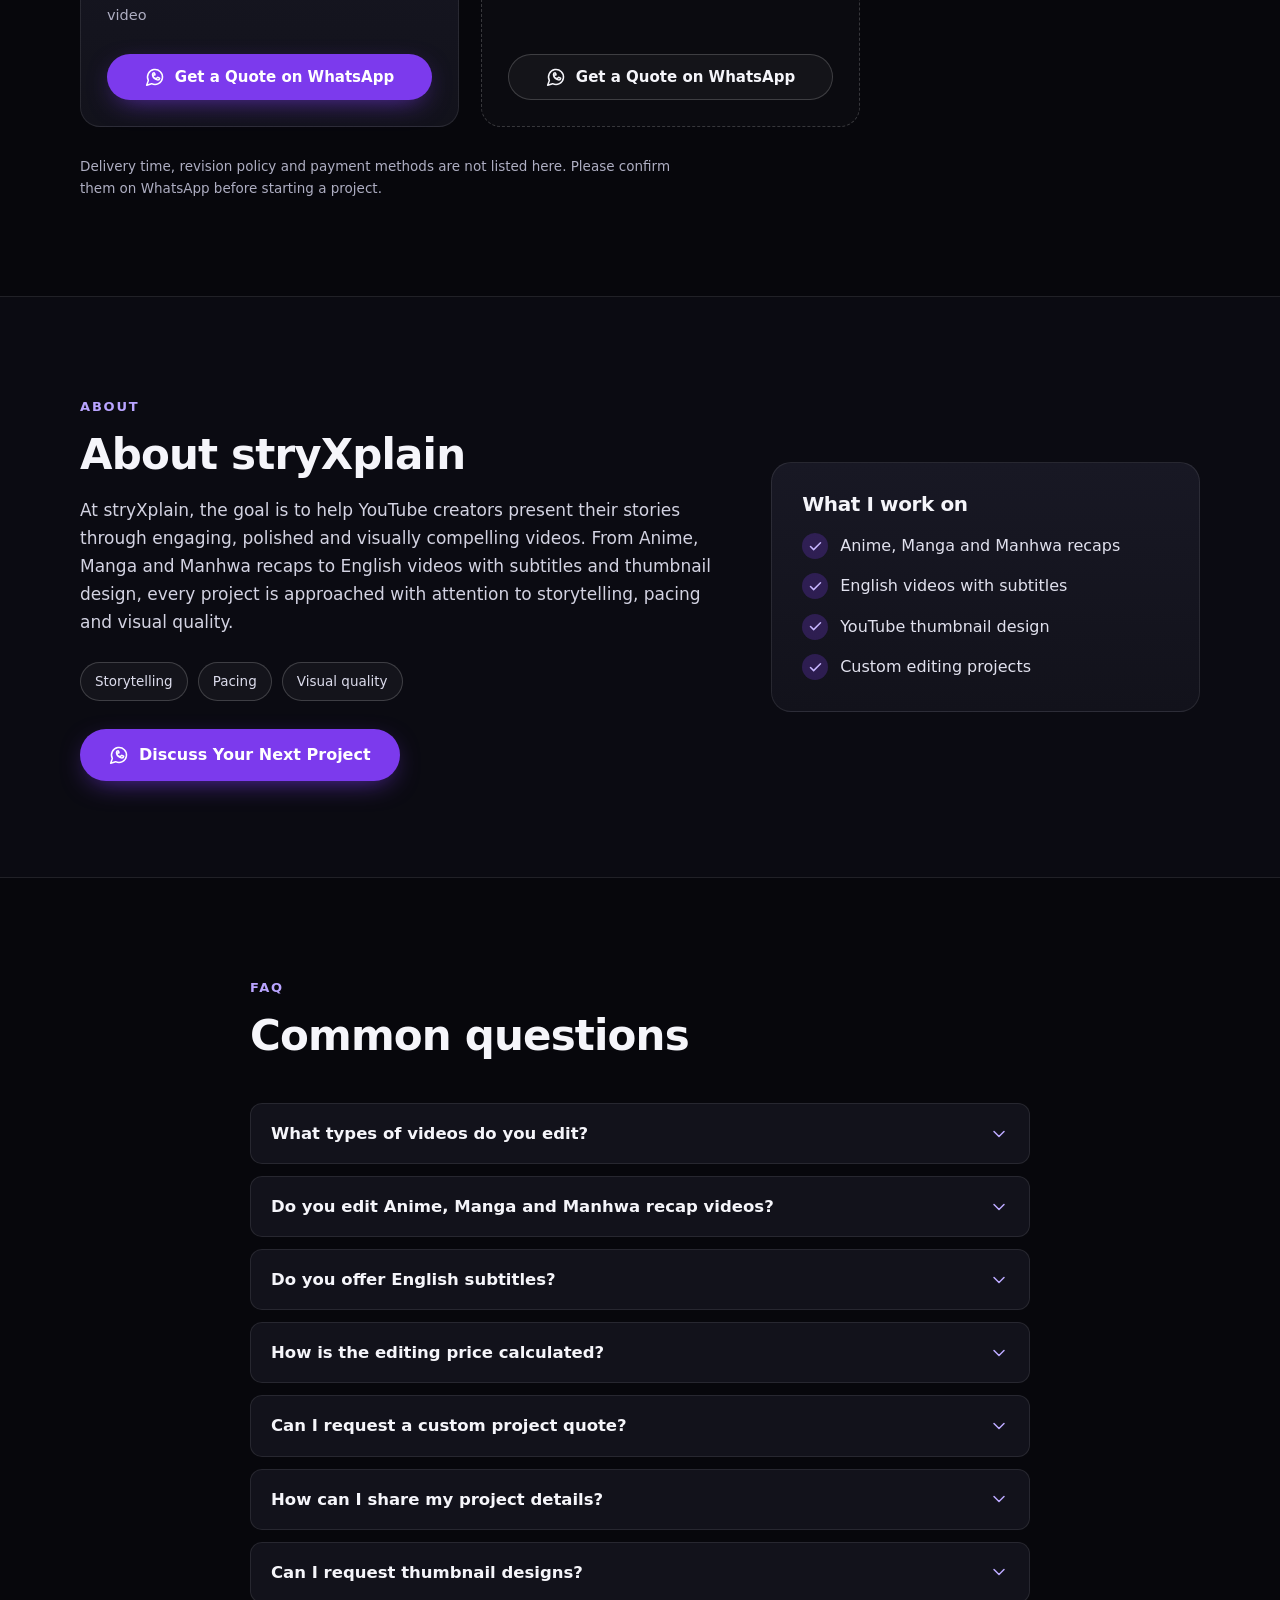
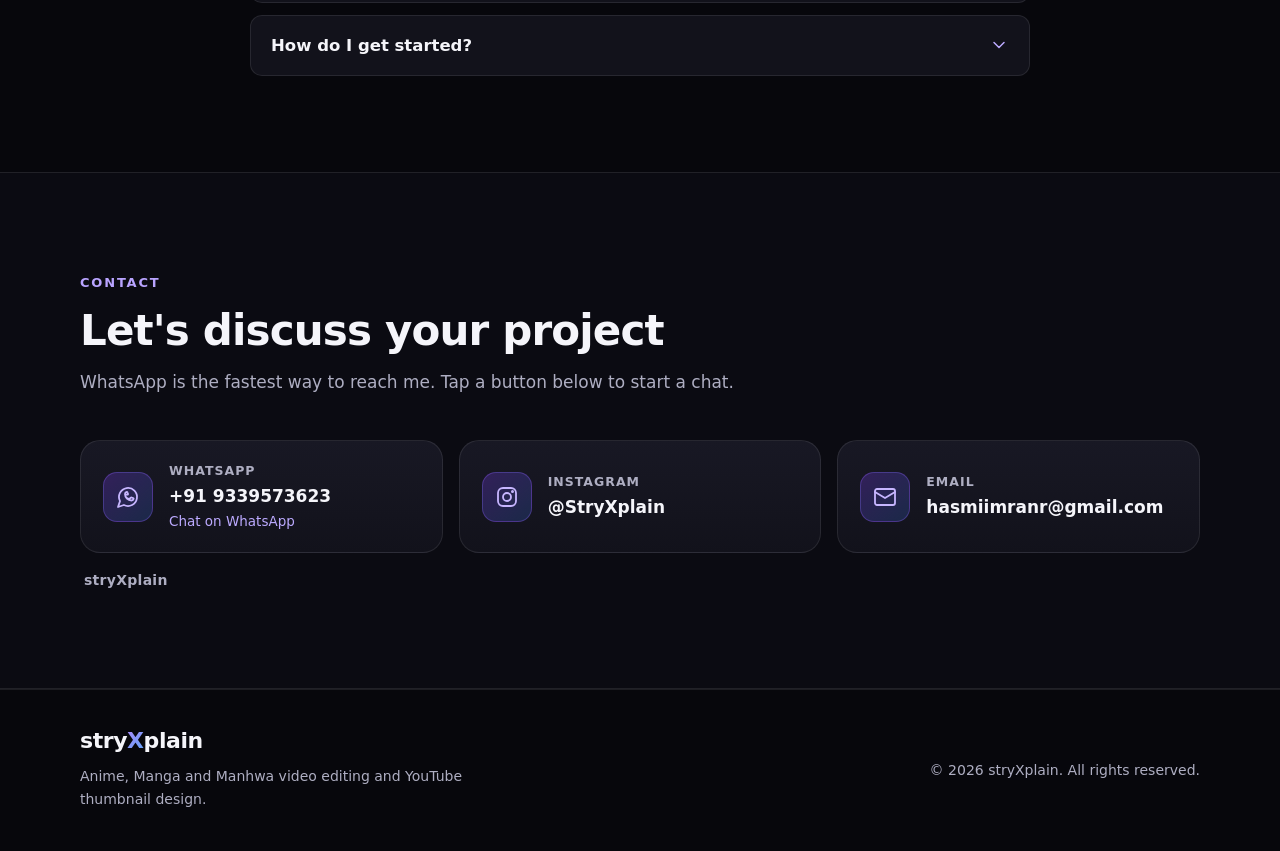
==== commit 067ea430: "Add files via upload" ====
--- a/index.html
+++ b/index.html
@@ -201,9 +201,9 @@
           <div class="explain">
             <span data-icon="clock-info"></span>
             <p>
-              <strong data-i18n="pricing.explainTitle">How per-minute pricing works</strong><br />
+              <strong data-i18n="pricing.explainTitle">How per-hour pricing works</strong><br />
               <span data-i18n="pricing.explainText">
-                Per-minute rates are based on the duration of the finished video, not on the hours spent editing.
+                Rates are per hour of the finished video's duration, not the time spent editing.
               </span>
             </p>
           </div>
@@ -265,11 +265,11 @@
             <p class="eyebrow" data-i18n="contact.eyebrow">Contact</p>
             <h2 id="contact-title" data-i18n="contact.title">Let's discuss your project</h2>
             <p class="section-sub" data-i18n="contact.sub">
-              WhatsApp is the fastest way to reach me. Tap a button below or fill in the form to start a chat.
-            </p>
-          </header>
-
-          <div class="contact-grid">
+              WhatsApp is the fastest way to reach me. Tap a button below to start a chat.
+            </p>
+          </header>
+
+          <div class="contact-grid contact-only">
             <div class="contact-cards">
               <a class="card contact-card" id="contact-wa" target="_blank" rel="noopener noreferrer" href="#contact">
                 <span class="icon-wrap" data-icon="whatsapp"></span>
@@ -295,59 +295,6 @@
               </a>
               <p class="cc-brand">stryXplain</p>
             </div>
-
-            <form class="card form" id="inquiry-form" novalidate aria-labelledby="form-title">
-              <h3 id="form-title" data-i18n="contact.formTitle">Project inquiry</h3>
-
-              <div class="field">
-                <label for="f-name" data-i18n="contact.f.name">Your name</label>
-                <input id="f-name" name="name" type="text" autocomplete="name" maxlength="80" data-i18n-placeholder="contact.ph.name" placeholder="e.g. Rahul" aria-describedby="e-name" />
-                <p class="err" id="e-name" role="alert"></p>
-              </div>
-
-              <div class="field">
-                <label for="f-email" data-i18n="contact.f.email">Email address (optional)</label>
-                <input id="f-email" name="email" type="email" autocomplete="email" maxlength="120" data-i18n-placeholder="contact.ph.email" placeholder="you@example.com" aria-describedby="e-email" />
-                <p class="err" id="e-email" role="alert"></p>
-              </div>
-
-              <div class="field-row">
-                <div class="field">
-                  <label for="f-service" data-i18n="contact.f.service">Service required</label>
-                  <select id="f-service" name="service" aria-describedby="e-service"></select>
-                  <p class="err" id="e-service" role="alert"></p>
-                </div>
-                <div class="field">
-                  <label for="f-language" data-i18n="contact.f.language">Preferred language</label>
-                  <select id="f-language" name="language" aria-describedby="e-language"></select>
-                  <p class="err" id="e-language" role="alert"></p>
-                </div>
-              </div>
-
-              <div class="field">
-                <label for="f-duration" data-i18n="contact.f.duration">Approximate finished video duration</label>
-                <input id="f-duration" name="duration" type="text" maxlength="60" data-i18n-placeholder="contact.ph.duration" placeholder="e.g. 10 minutes" aria-describedby="e-duration" />
-                <p class="err" id="e-duration" role="alert"></p>
-              </div>
-
-              <div class="field">
-                <label for="f-details" data-i18n="contact.f.details">Project details</label>
-                <textarea id="f-details" name="details" rows="5" maxlength="1200" data-i18n-placeholder="contact.ph.details" placeholder="Tell me about your video, source material and any references." aria-describedby="e-details"></textarea>
-                <p class="err" id="e-details" role="alert"></p>
-              </div>
-
-              <button type="submit" class="btn btn-primary btn-lg btn-block">
-                <span data-icon="whatsapp"></span><span data-i18n="contact.submit">Open WhatsApp with My Inquiry</span>
-              </button>
-              <p class="fine-print" data-i18n="contact.note">
-                This form does not send your details to a server. It opens WhatsApp with your inquiry already written, and
-                you still need to press send in WhatsApp.
-              </p>
-              <p class="form-status" id="form-status" role="status" aria-live="polite" hidden>
-                <span id="form-status-text"></span>
-                <a id="form-status-link" target="_blank" rel="noopener noreferrer" href="#contact"></a>
-              </p>
-            </form>
           </div>
         </div>
       </section>
--- a/styles.css
+++ b/styles.css
@@ -415,6 +415,11 @@
 .cc-hint { font-size: 13.5px; color: #bcaaff; }
 .cc-brand { font-family: var(--font-display); font-weight: 800; font-size: 14px; letter-spacing: .02em; color: var(--muted); padding-left: 4px; }
 @media (max-width: 900px) { .contact-grid { grid-template-columns: minmax(0, 1fr); } }
+/* Contact section without a form: three contact cards in a row */
+.contact-only { grid-template-columns: minmax(0, 1fr); }
+.contact-only .contact-cards { grid-template-columns: repeat(3, minmax(0, 1fr)); }
+.contact-only .cc-brand { grid-column: 1 / -1; }
+@media (max-width: 900px) { .contact-only .contact-cards { grid-template-columns: minmax(0, 1fr); } }
 
 .form { padding: 28px; display: grid; gap: 18px; }
 .form h3 { margin-bottom: 2px; }
